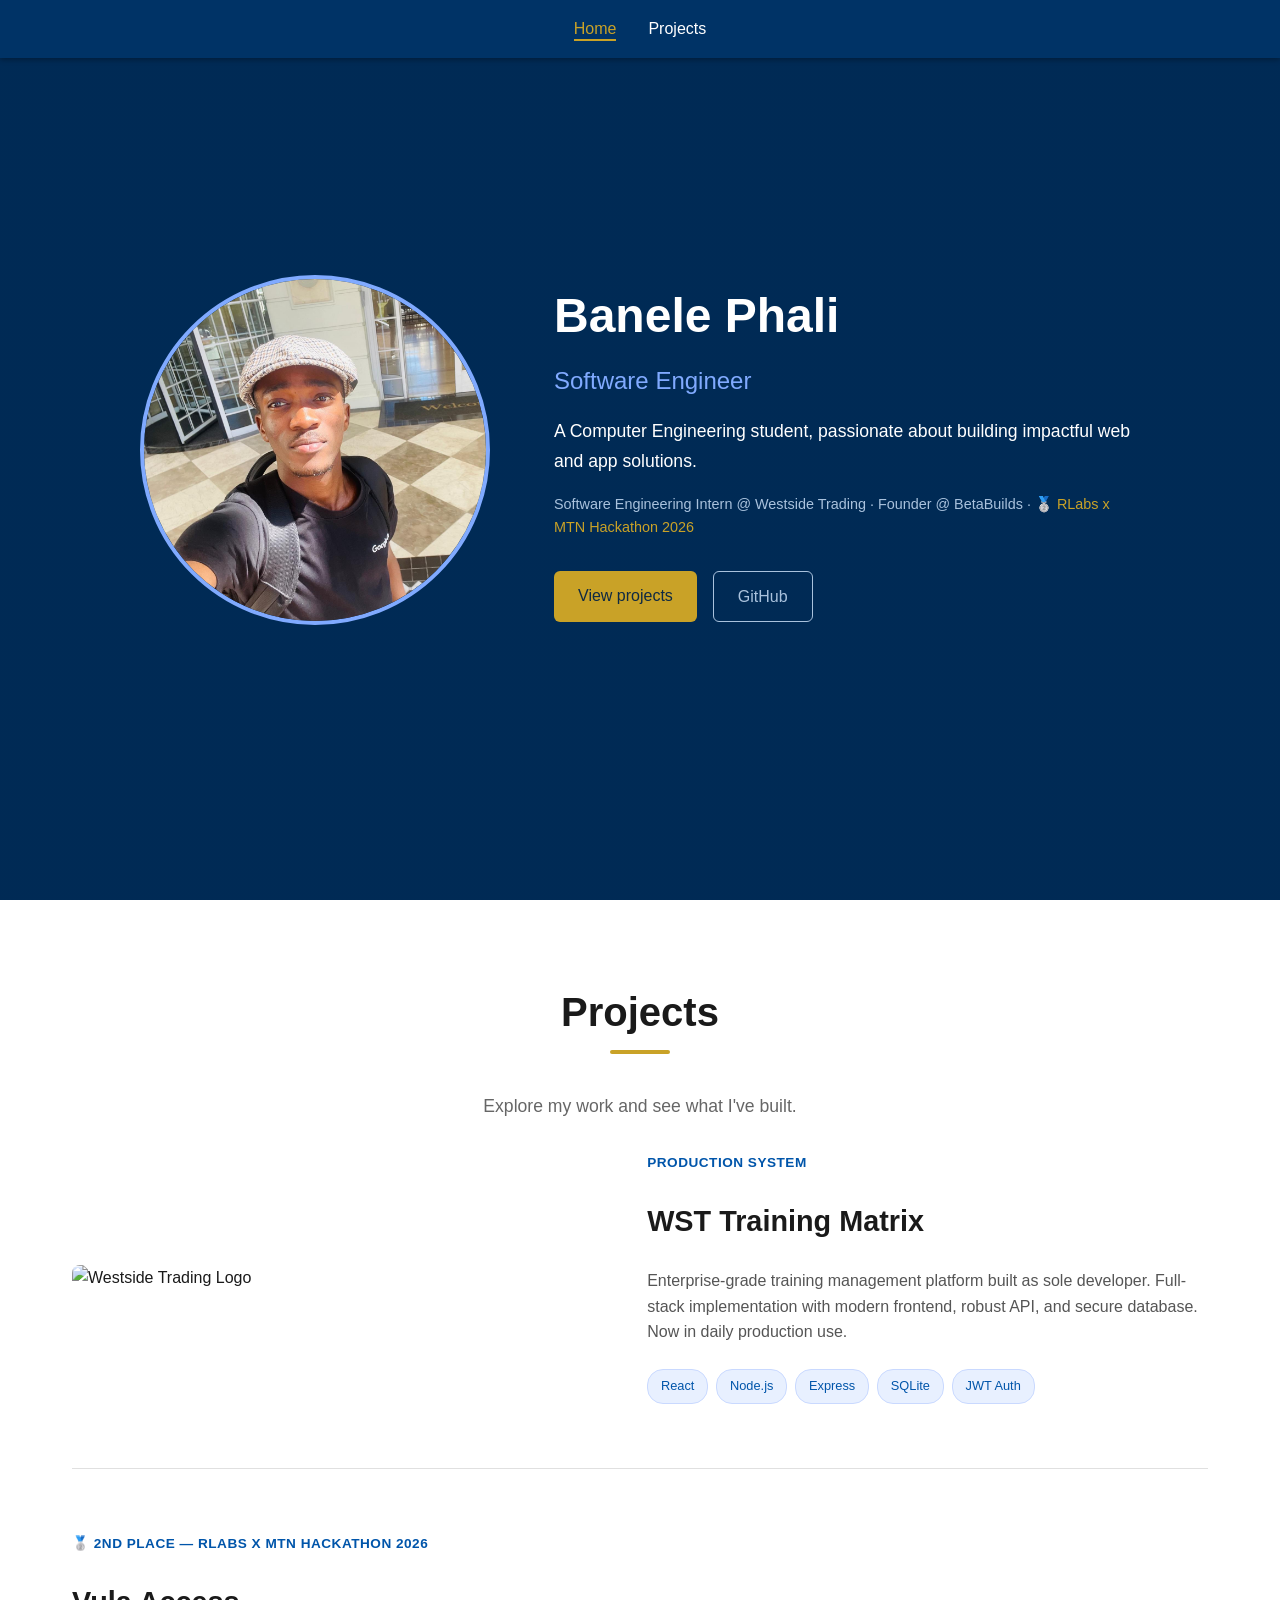
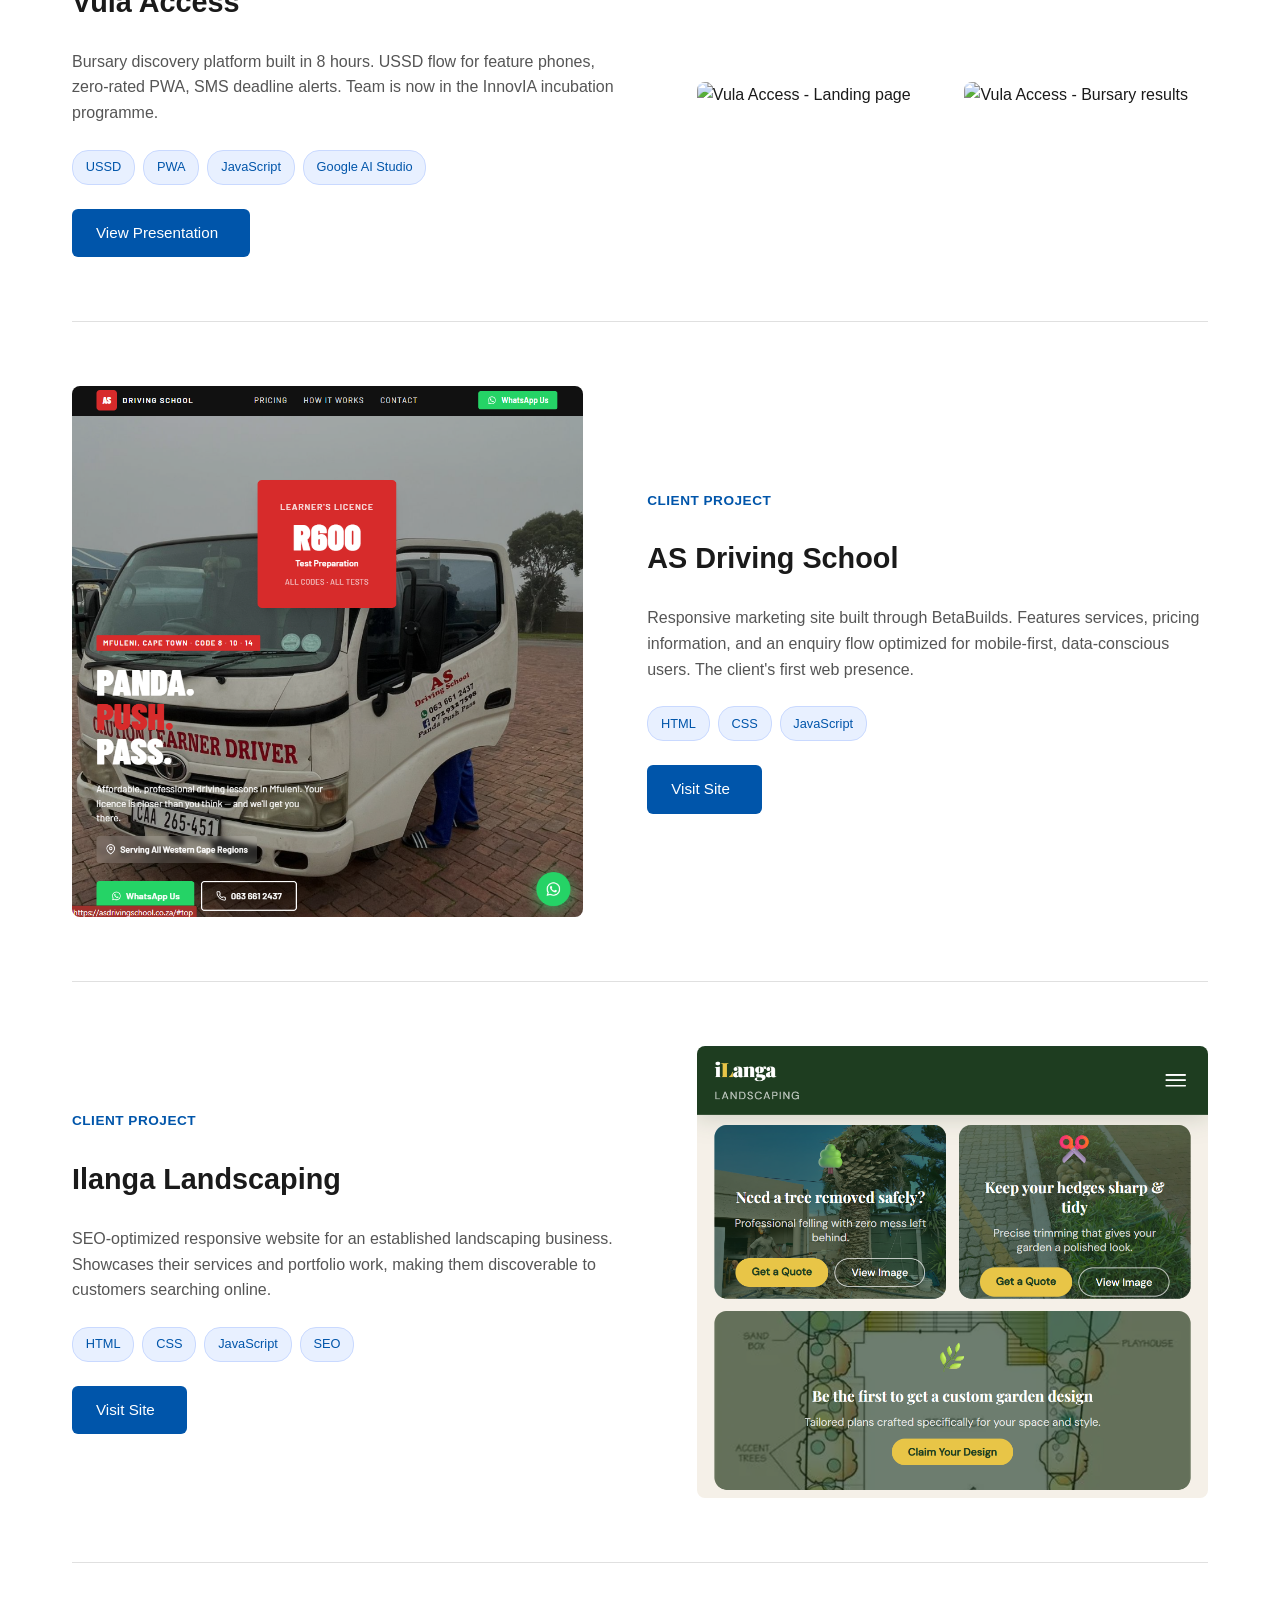
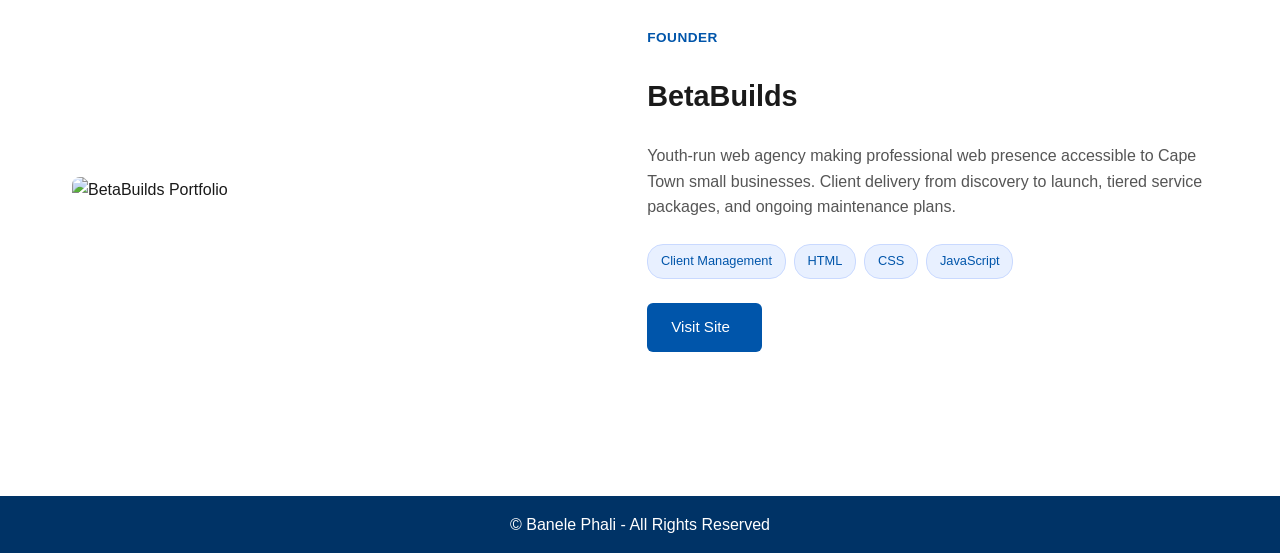
==== banelephali.html @ 9fab5568 "Add interactive Vula Access presentation carousel NEW FILES: - vula-access.html: Standalone carousel" ====
﻿<!DOCTYPE html>
<html lang="en">
<head>
    <meta charset="UTF-8">
    <meta name="viewport" content="width=device-width, initial-scale=1.0">
    <meta name="description" content="Banele Phali: Software Engineer & 3rd-Year Computer Engineering student at CPUT — production web systems, Cape Town">
    <meta name="keywords" content="computer engineering, portfolio, web development, app development, machine learning, Cape Town, Java, AI, CPUT, Banele Phali">
    <title>Banele Phali - Portfolio</title>
    <link rel="stylesheet" href="styles.css">
    <link rel="stylesheet" href="https://cdn.jsdelivr.net/npm/bootstrap-icons@1.10.0/font/bootstrap-icons.css">
</head>
<body>
    <!-- Navigation -->
    <nav class="navbar">
        <ul class="nav-list">
            <li><a href="#home" class="nav-link">Home</a></li>
            <li><a href="#projects" class="nav-link">Projects</a></li>
        </ul>
    </nav>

    <!-- Hero Section with Profile Carousel and Typing Animation -->
    <section id="home" class="hero">
        <div class="hero-content">
            <div class="profile-carousel">
                <img src="images/profile1.jpg" alt="Banele Phali Profile Image 1" class="profile-img active">
                <img src="images/profile2.jpg" alt="Banele Phali Profile Image 2" class="profile-img">
                <img src="images/profile3.jpg" alt="Banele Phali Profile Image 3" class="profile-img">
            </div>
            <div class="hero-text-content">
                <h1>Banele Phali</h1>
                <p class="subtitle">Software Engineer</p>
                <p class="hero-text">A Computer Engineering student, passionate about building impactful web and app solutions.</p>
                <p class="hero-proof">Software Engineering Intern @ Westside Trading · Founder @ BetaBuilds · <span class="proof-accent">🥈 RLabs x MTN Hackathon 2026</span></p>
                <div class="hero-cta">
                    <a href="#projects" class="btn btn-primary">View projects</a>
                    <a href="https://github.com/kinemator01" target="_blank" rel="noopener noreferrer" class="btn btn-secondary">GitHub</a>
                </div>
            </div>
        </div>
    </section>

    <!-- Projects Section -->
    <section id="projects" class="section projects">
        <div class="container">
            <h2 class="reveal">Projects</h2>
            <p class="section-subtitle reveal">Explore my work and see what I've built.</p>
            <div class="portfolio-items">
                <!-- Project 1: WST Training Matrix -->
                <div class="portfolio-item reveal">
                    <div class="portfolio-image">
                        <img src="images/Westside_Logo_Square_1024.png" alt="Westside Trading Logo" />
                    </div>
                    <div class="portfolio-content">
                        <span class="portfolio-tag">Production System</span>
                        <h3>WST Training Matrix</h3>
                        <p>Enterprise-grade training management platform built as sole developer. Full-stack implementation with modern frontend, robust API, and secure database. Now in daily production use.</p>
                        <div class="portfolio-tech">
                            <span class="tech-chip">React</span>
                            <span class="tech-chip">Node.js</span>
                            <span class="tech-chip">Express</span>
                            <span class="tech-chip">SQLite</span>
                            <span class="tech-chip">JWT Auth</span>
                        </div>
                    </div>
                </div>

                <!-- Project 2: Vula Access -->
                <div class="portfolio-item reveal">
                    <div class="portfolio-image">
                        <img src="images/projects/vula1.jpg" alt="Vula Access - Landing page" />
                        <img src="images/projects/vula2.jpg" alt="Vula Access - Bursary results" />
                    </div>
                    <div class="portfolio-content">
                        <span class="portfolio-tag">🥈 2nd Place — RLabs x MTN Hackathon 2026</span>
                        <h3>Vula Access</h3>
                        <p>Bursary discovery platform built in 8 hours. USSD flow for feature phones, zero-rated PWA, SMS deadline alerts. Team is now in the InnovIA incubation programme.</p>
                        <div class="portfolio-tech">
                            <span class="tech-chip">USSD</span>
                            <span class="tech-chip">PWA</span>
                            <span class="tech-chip">JavaScript</span>
                            <span class="tech-chip">Google AI Studio</span>
                        </div>
                        <a href="vula-access.html" class="portfolio-btn">
                            View Presentation <i class="fas fa-arrow-right"></i>
                        </a>
                    </div>
                </div>

                <!-- Project 3: AS Driving School -->
                <div class="portfolio-item reveal">
                    <div class="portfolio-image">
                        <img src="images/as_drivingschool.png" alt="AS Driving School" />
                    </div>
                    <div class="portfolio-content">
                        <span class="portfolio-tag">Client Project</span>
                        <h3>AS Driving School</h3>
                        <p>Responsive marketing site built through BetaBuilds. Features services, pricing information, and an enquiry flow optimized for mobile-first, data-conscious users. The client's first web presence.</p>
                        <div class="portfolio-tech">
                            <span class="tech-chip">HTML</span>
                            <span class="tech-chip">CSS</span>
                            <span class="tech-chip">JavaScript</span>
                        </div>
                        <a href="https://asdrivingschool.co.za" target="_blank" rel="noopener noreferrer" class="portfolio-btn">
                            Visit Site <i class="fas fa-arrow-right"></i>
                        </a>
                    </div>
                </div>

                <!-- Project 4: Ilanga Landscaping -->
                <div class="portfolio-item reveal">
                    <div class="portfolio-image">
                        <img src="images/ilanga_landscaping.png" alt="Ilanga Landscaping" />
                    </div>
                    <div class="portfolio-content">
                        <span class="portfolio-tag">Client Project</span>
                        <h3>Ilanga Landscaping</h3>
                        <p>SEO-optimized responsive website for an established landscaping business. Showcases their services and portfolio work, making them discoverable to customers searching online.</p>
                        <div class="portfolio-tech">
                            <span class="tech-chip">HTML</span>
                            <span class="tech-chip">CSS</span>
                            <span class="tech-chip">JavaScript</span>
                            <span class="tech-chip">SEO</span>
                        </div>
                        <a href="https://ilangalandscaping.org" target="_blank" rel="noopener noreferrer" class="portfolio-btn">
                            Visit Site <i class="fas fa-arrow-right"></i>
                        </a>
                    </div>
                </div>

                <!-- Project 5: BetaBuilds -->
                <div class="portfolio-item reveal">
                    <div class="portfolio-image">
                        <img src="images/betabuilds_prtflio.png" alt="BetaBuilds Portfolio" />
                    </div>
                    <div class="portfolio-content">
                        <span class="portfolio-tag">Founder</span>
                        <h3>BetaBuilds</h3>
                        <p>Youth-run web agency making professional web presence accessible to Cape Town small businesses. Client delivery from discovery to launch, tiered service packages, and ongoing maintenance plans.</p>
                        <div class="portfolio-tech">
                            <span class="tech-chip">Client Management</span>
                            <span class="tech-chip">HTML</span>
                            <span class="tech-chip">CSS</span>
                            <span class="tech-chip">JavaScript</span>
                        </div>
                        <a href="https://betabuildsdevelopment.org" class="portfolio-btn" target="_blank" rel="noopener noreferrer">
                            Visit Site <i class="fas fa-arrow-right"></i>
                        </a>
                    </div>
                </div>
            </div>
        </div>
    </section>

    <!-- Footer -->
    <footer class="footer">
        <p>&copy; Banele Phali - All Rights Reserved</p>
    </footer>

    <script src="script.js"></script>
</body>
</html>
---- styles.css ----
/* Reset and Base Styles */
* {
    margin: 0;
    padding: 0;
    box-sizing: border-box;
}

html {
    scroll-behavior: smooth;
}

body {
    font-family: -apple-system, BlinkMacSystemFont, 'Segoe UI', Roboto, Arial, sans-serif;
    line-height: 1.6;
    color: #ffffff;
    background-color: #0055aa; /* Primary blue theme */
}

/* Navigation */
.navbar {
    position: fixed;
    top: 0;
    width: 100%;
    background-color: #003366; /* Darker blue */
    box-shadow: 0 2px 5px rgba(0,0,0,0.3);
    z-index: 1000;
    padding: 1rem 0;
}

.nav-list {
    list-style: none;
    display: flex;
    justify-content: center;
    gap: 2rem;
}

.nav-link {
    text-decoration: none;
    color: #ffffff;
    font-weight: 500;
    transition: color 0.3s ease;
    position: relative;
}

.nav-link::after {
    content: '';
    position: absolute;
    bottom: -4px;
    left: 0;
    width: 100%;
    height: 2px;
    background-color: #C9A227;
    transform: scaleX(0);
    transform-origin: left;
    transition: transform 0.3s ease;
}

.nav-link:hover {
    color: #80aaff;
}

.nav-link:hover::after {
    transform: scaleX(1);
}

.nav-link.active {
    color: #C9A227;
}

.nav-link.active::after {
    transform: scaleX(1);
}

/* Hero Entrance Animation */
@keyframes fadeUp {
  from {
    opacity: 0;
    transform: translateY(24px);
  }
  to {
    opacity: 1;
    transform: translateY(0);
  }
}

/* Hero Section with Profile Carousel and Typing Animation */
.hero {
    height: 100vh;
    display: flex;
    align-items: center;
    justify-content: center;
    background: linear-gradient(to bottom, rgba(0, 0, 0, 0.5), rgba(0, 0, 0, 0.5)), url('https://source.unsplash.com/random/1920x1080?programming');
    background-size: cover;
    background-position: center;
    text-align: center;
    padding: 2rem;
}

.hero-content {
    display: flex;
    align-items: center;
    justify-content: space-between;
    gap: 4rem;
    max-width: 1000px;
}

.profile-carousel {
    position: relative;
    width: 350px;
    height: 350px;
    flex-shrink: 0;
}

.hero-text-content {
    flex: 1;
    text-align: left;
}

.profile-img {
    position: absolute;
    top: 0;
    left: 0;
    width: 100%;
    height: 100%;
    border-radius: 50%;
    object-fit: cover;
    border: 4px solid #80aaff; /* Light blue border */
    opacity: 0;
    transition: opacity 0.5s ease;
}

.profile-img.active {
    opacity: 1;
}

.hero h1 {
    font-size: 3rem;
    margin-bottom: 0.5rem;
    color: #ffffff;
    margin-top: 0;
    opacity: 0;
    animation: fadeUp 0.6s ease-out forwards;
    animation-delay: 0ms;
}

.subtitle {
    font-size: 1.5rem;
    color: #80aaff;
    margin-bottom: 1rem;
    display: inline-flex;
    align-items: center;
    opacity: 0;
    animation: fadeUp 0.6s ease-out forwards;
    animation-delay: 120ms;
}


.hero-text {
    font-size: 1.1rem;
    margin-bottom: 1rem;
    color: #ffffff;
    line-height: 1.7;
    opacity: 0;
    animation: fadeUp 0.6s ease-out forwards;
    animation-delay: 240ms;
}

.hero-text-secondary {
    font-size: 1rem;
    color: #b3d9ff;
    margin-bottom: 1.5rem;
}

.hero-proof {
    font-size: 0.9rem;
    color: #a9c2dd;
    margin-bottom: 2rem;
    line-height: 1.6;
    opacity: 0;
    animation: fadeUp 0.6s ease-out forwards;
    animation-delay: 360ms;
}

.proof-accent {
    color: #C9A227;
    font-weight: 500;
}

.hero-cta {
    display: flex;
    gap: 1rem;
    flex-wrap: wrap;
    opacity: 0;
    animation: fadeUp 0.6s ease-out forwards;
    animation-delay: 480ms;
}

.btn {
    display: inline-block;
    padding: 0.75rem 1.5rem;
    text-decoration: none;
    border-radius: 6px;
    font-weight: 500;
    transition: background-color 0.2s ease, color 0.2s ease, transform 0.2s ease, border-color 0.2s ease;
    border: none;
    cursor: pointer;
}

.btn-primary {
    background-color: #C9A227;
    color: #0F2A43;
}

.btn-primary:hover {
    background-color: #dbb84a;
    transform: translateY(-2px);
}

.btn-secondary {
    background-color: transparent;
    color: #a9c2dd;
    border: 1px solid #a9c2dd;
}

.btn-secondary:hover {
    color: #ffffff;
    border-color: #ffffff;
    transform: translateY(-2px);
}

/* Scroll Reveal Utility */
.reveal {
  opacity: 0;
  transform: translateY(24px);
  transition: opacity 0.6s ease-out, transform 0.6s ease-out;
}

.reveal.visible {
  opacity: 1;
  transform: translateY(0);
}

/* Sections */
.section {
    padding: 5rem 0;
}

.container {
    max-width: 1200px;
    margin: 0 auto;
    padding: 0 2rem;
}

h2 {
    font-size: 2.5rem;
    text-align: center;
    margin-bottom: 3rem;
    color: #ffffff;
    position: relative;
    display: inline-block;
    width: 100%;
}

h2::after {
    content: '';
    position: absolute;
    bottom: -10px;
    left: 50%;
    transform: translateX(-50%);
    width: 60px;
    height: 4px;
    background-color: #C9A227;
    border-radius: 2px;
    opacity: 0;
    transition: opacity 0.6s ease-out 0.3s;
}

h2.reveal.visible::after {
    opacity: 1;
}

h3 {
    font-size: 1.75rem;
    margin-bottom: 1rem;
    color: #80aaff;
}

/* Projects Section */
.projects {
    background-color: #ffffff;
    color: #1a1a1a;
}

.projects h2 {
    color: #1a1a1a;
}

.projects h2::after {
    opacity: 1;
}

.portfolio-items {
    display: flex;
    flex-direction: column;
    gap: 0;
    padding: 0;
}

.portfolio-item {
    display: flex;
    align-items: center;
    gap: 4rem;
    background-color: transparent;
    color: #1a1a1a;
    border: none;
    border-radius: 0;
    box-shadow: none;
    transition: none;
    min-height: auto;
    overflow: visible;
    padding: 4rem 0;
    border-top: 1px solid #e0e0e0;
}

.portfolio-item:first-child {
    border-top: none;
    padding-top: 0;
}

.portfolio-item:nth-child(even) {
    flex-direction: row-reverse;
}

.portfolio-item:hover {
    transform: none;
    box-shadow: none;
    background-color: transparent;
}

.portfolio-image {
    flex: 0 0 45%;
    overflow: visible;
    background: transparent;
    padding: 0;
    display: grid;
    grid-template-columns: repeat(auto-fit, minmax(140px, 1fr));
    gap: 1.5rem;
    align-content: flex-start;
}

.portfolio-image img {
    width: 100%;
    height: 100%;
    object-fit: cover;
    border-radius: 8px;
    transition: transform 0.3s ease;
}

.portfolio-item:hover .portfolio-image img {
    transform: none;
}

.portfolio-content {
    flex: 1;
    display: flex;
    flex-direction: column;
    justify-content: flex-start;
    padding: 0;
    gap: 1.5rem;
}

.portfolio-tag {
    font-size: 0.85rem;
    color: #0055aa;
    font-weight: 600;
    text-transform: uppercase;
    letter-spacing: 0.5px;
}

.portfolio-content h3 {
    font-size: 1.8rem;
    margin: 0;
    color: #1a1a1a;
}

.portfolio-content p {
    font-size: 1rem;
    line-height: 1.6;
    color: #555555;
    margin: 0;
}

.portfolio-tech {
    display: flex;
    flex-wrap: wrap;
    gap: 0.5rem;
}

.portfolio-btn {
    display: inline-flex;
    align-items: center;
    gap: 0.5rem;
    background-color: #0055aa;
    color: #ffffff;
    padding: 0.75rem 1.5rem;
    border-radius: 6px;
    text-decoration: none;
    font-weight: 500;
    transition: background-color 0.2s ease, transform 0.2s ease;
    width: fit-content;
    border: none;
    cursor: pointer;
    font-size: 0.95rem;
}

.portfolio-btn:hover {
    background-color: #003d7f;
    transform: translateX(4px);
}

.section-subtitle {
    text-align: center;
    font-size: 1.1rem;
    color: #666666;
    margin-bottom: 2rem;
    max-width: 600px;
    margin-left: auto;
    margin-right: auto;
}

.projects .section-subtitle {
    color: #666666;
}


.card-tech {
    display: flex;
    flex-wrap: wrap;
    gap: 0.5rem;
}

.tech-chip {
    background-color: #e8f0ff;
    color: #0055aa;
    padding: 0.4rem 0.8rem;
    border-radius: 16px;
    font-size: 0.8rem;
    border: 1px solid #c9d9ff;
    white-space: nowrap;
}

.card-buttons {
    display: flex;
    gap: 0.75rem;
    flex-wrap: wrap;
    margin-top: auto;
}

.btn-card-primary {
    background-color: #C9A227;
    color: #0F2A43;
    padding: 0.65rem 1.2rem;
    border: none;
    border-radius: 6px;
    font-weight: 600;
    font-size: 0.9rem;
    cursor: pointer;
    text-decoration: none;
    transition: background-color 0.2s ease, transform 0.2s ease;
    display: inline-block;
}

.btn-card-primary:hover {
    background-color: #dbb84a;
    transform: translateY(-2px);
}

.btn-card-secondary {
    background-color: transparent;
    color: #0055aa;
    padding: 0.65rem 1.2rem;
    border: 1px solid #0055aa;
    border-radius: 6px;
    font-weight: 600;
    font-size: 0.9rem;
    cursor: pointer;
    text-decoration: none;
    transition: color 0.2s ease, border-color 0.2s ease, transform 0.2s ease, background-color 0.2s ease;
    display: inline-block;
}

.btn-card-secondary:hover {
    color: #ffffff;
    background-color: #0055aa;
    border-color: #0055aa;
    transform: translateY(-2px);
}

/* Modal Styling */
.modal {
    display: none;
    position: fixed;
    top: 0;
    left: 0;
    width: 100%;
    height: 100%;
    z-index: 3000;
}

.modal.active {
    display: flex;
}

.modal-overlay {
    position: absolute;
    top: 0;
    left: 0;
    width: 100%;
    height: 100%;
    background-color: rgba(0, 0, 0, 0.7);
    cursor: pointer;
}

.modal-content {
    position: relative;
    background-color: #0055aa;
    color: #ffffff;
    max-width: 700px;
    max-height: 90vh;
    overflow-y: auto;
    padding: 2rem;
    margin: auto;
    border-radius: 12px;
    box-shadow: 0 20px 60px rgba(0, 0, 0, 0.8);
    z-index: 3001;
}

.modal-content h2 {
    font-size: 2rem;
    margin-bottom: 1.5rem;
    color: #ffffff;
    text-align: left;
    position: relative;
}

.modal-content h2::after {
    display: none;
}

.modal-section {
    margin-bottom: 1.5rem;
}

.modal-section h3 {
    font-size: 1.3rem;
    color: #C9A227;
    margin-bottom: 0.75rem;
}

.modal-section p {
    font-size: 1rem;
    line-height: 1.7;
    color: #ffffff;
    margin-bottom: 0.75rem;
}

.modal-section ul {
    list-style-position: inside;
    color: #ffffff;
    line-height: 1.8;
}

.modal-section ul li {
    margin-bottom: 0.5rem;
}

.modal-images {
    display: flex;
    flex-direction: column;
    gap: 1rem;
}

.modal-images img {
    width: 100%;
    border-radius: 8px;
    max-height: 300px;
    object-fit: cover;
}

.modal-close {
    position: absolute;
    top: 1rem;
    right: 1rem;
    background-color: transparent;
    border: none;
    color: #80aaff;
    font-size: 1.8rem;
    cursor: pointer;
    padding: 0.5rem;
    display: flex;
    align-items: center;
    justify-content: center;
    transition: color 0.2s ease;
}

.modal-close:hover {
    color: #C9A227;
}

.modal-close:focus {
    outline: 2px solid #C9A227;
    outline-offset: 2px;
}

/* Footer */
.footer {
    background-color: #003366;
    color: #ffffff;
    text-align: center;
    padding: 1rem;
}

/* Responsive Design */
@media (max-width: 768px) {
    .nav-list {
        flex-direction: column;
        gap: 1rem;
        position: absolute;
        top: 100%;
        left: 0;
        width: 100%;
        background-color: #003366;
        box-shadow: 0 2px 5px rgba(0,0,0,0.3);
        display: none;
    }

    .nav-list.active {
        display: flex;
    }

    .hero-content {
        flex-direction: column;
        gap: 2rem;
    }

    .hero-text-content {
        text-align: center;
    }

    .hero h1 {
        font-size: 2.5rem;
    }

    .subtitle {
        font-size: 1.3rem;
        justify-content: center;
    }

    .typing-text {
        min-width: 150px;
        font-size: 1.4rem;
    }

    .profile-carousel {
        width: 200px;
        height: 200px;
        margin: 0 auto;
    }

    .hero-cta {
        flex-direction: column;
    }

    .btn {
        width: 100%;
        text-align: center;
    }

    .container {
        padding: 0 1.5rem;
    }

    .portfolio-item {
        flex-direction: column;
        gap: 2rem;
        padding: 3rem 0;
        border-radius: 0;
    }

    .portfolio-item:nth-child(even) {
        flex-direction: column;
    }

    .portfolio-item:first-child {
        padding-top: 0;
    }

    .portfolio-image {
        flex: 0 0 auto;
        grid-template-columns: repeat(auto-fit, minmax(120px, 1fr));
    }

    .portfolio-content {
        padding: 0;
    }

    .portfolio-content h3 {
        font-size: 1.5rem;
    }

    .portfolio-tech {
        flex-wrap: wrap;
    }

    .tech-chip {
        font-size: 0.8rem;
        padding: 0.4rem 0.8rem;
    }

    .portfolio-btn {
        width: 100%;
        justify-content: center;
    }

    .modal-content {
        max-width: 90vw;
        padding: 1.5rem;
    }

    .modal-content h2 {
        font-size: 1.5rem;
    }

    .modal-section h3 {
        font-size: 1.1rem;
    }
}

@media (max-width: 480px) {
    .navbar {
        padding: 0.75rem 0;
    }

    .nav-list {
        gap: 1rem;
    }

    .nav-link {
        font-size: 0.95rem;
    }

    .container {
        padding: 0 1rem;
    }

    .projects {
        padding: 3rem 0;
    }

    .section {
        padding: 3rem 0;
    }

    .portfolio-items {
        gap: 1rem;
    }

    .portfolio-item {
        gap: 1rem;
        margin-bottom: 1rem;
    }

    .portfolio-image {
        min-height: 180px;
    }

    .portfolio-content h3 {
        font-size: 1.25rem;
    }

    .portfolio-content p {
        font-size: 0.95rem;
    }

    .portfolio-tag {
        font-size: 0.75rem;
    }

    .tech-chip {
        font-size: 0.75rem;
        padding: 0.35rem 0.6rem;
    }

    .portfolio-btn {
        font-size: 0.9rem;
        padding: 0.6rem 1rem;
    }

    .btn {
        font-size: 0.95rem;
        padding: 0.65rem 1.2rem;
    }

    .hero h1 {
        font-size: 2rem;
    }

    .subtitle {
        font-size: 1.1rem;
    }

    .hero-text {
        font-size: 0.95rem;
    }

    .hero-proof {
        font-size: 0.85rem;
    }

    h2 {
        font-size: 2rem;
    }

    .modal-content {
        max-width: 95vw;
        max-height: 95vh;
        padding: 1rem;
    }

    .modal-close {
        top: 0.75rem;
        right: 0.75rem;
        font-size: 1.5rem;
    }
}

/* Accessibility: Disable animations for users who prefer reduced motion */
@media (prefers-reduced-motion: reduce) {
    * {
        animation-duration: 0.01ms !important;
        animation-iteration-count: 1 !important;
        transition-duration: 0.01ms !important;
        scroll-behavior: auto !important;
    }
}
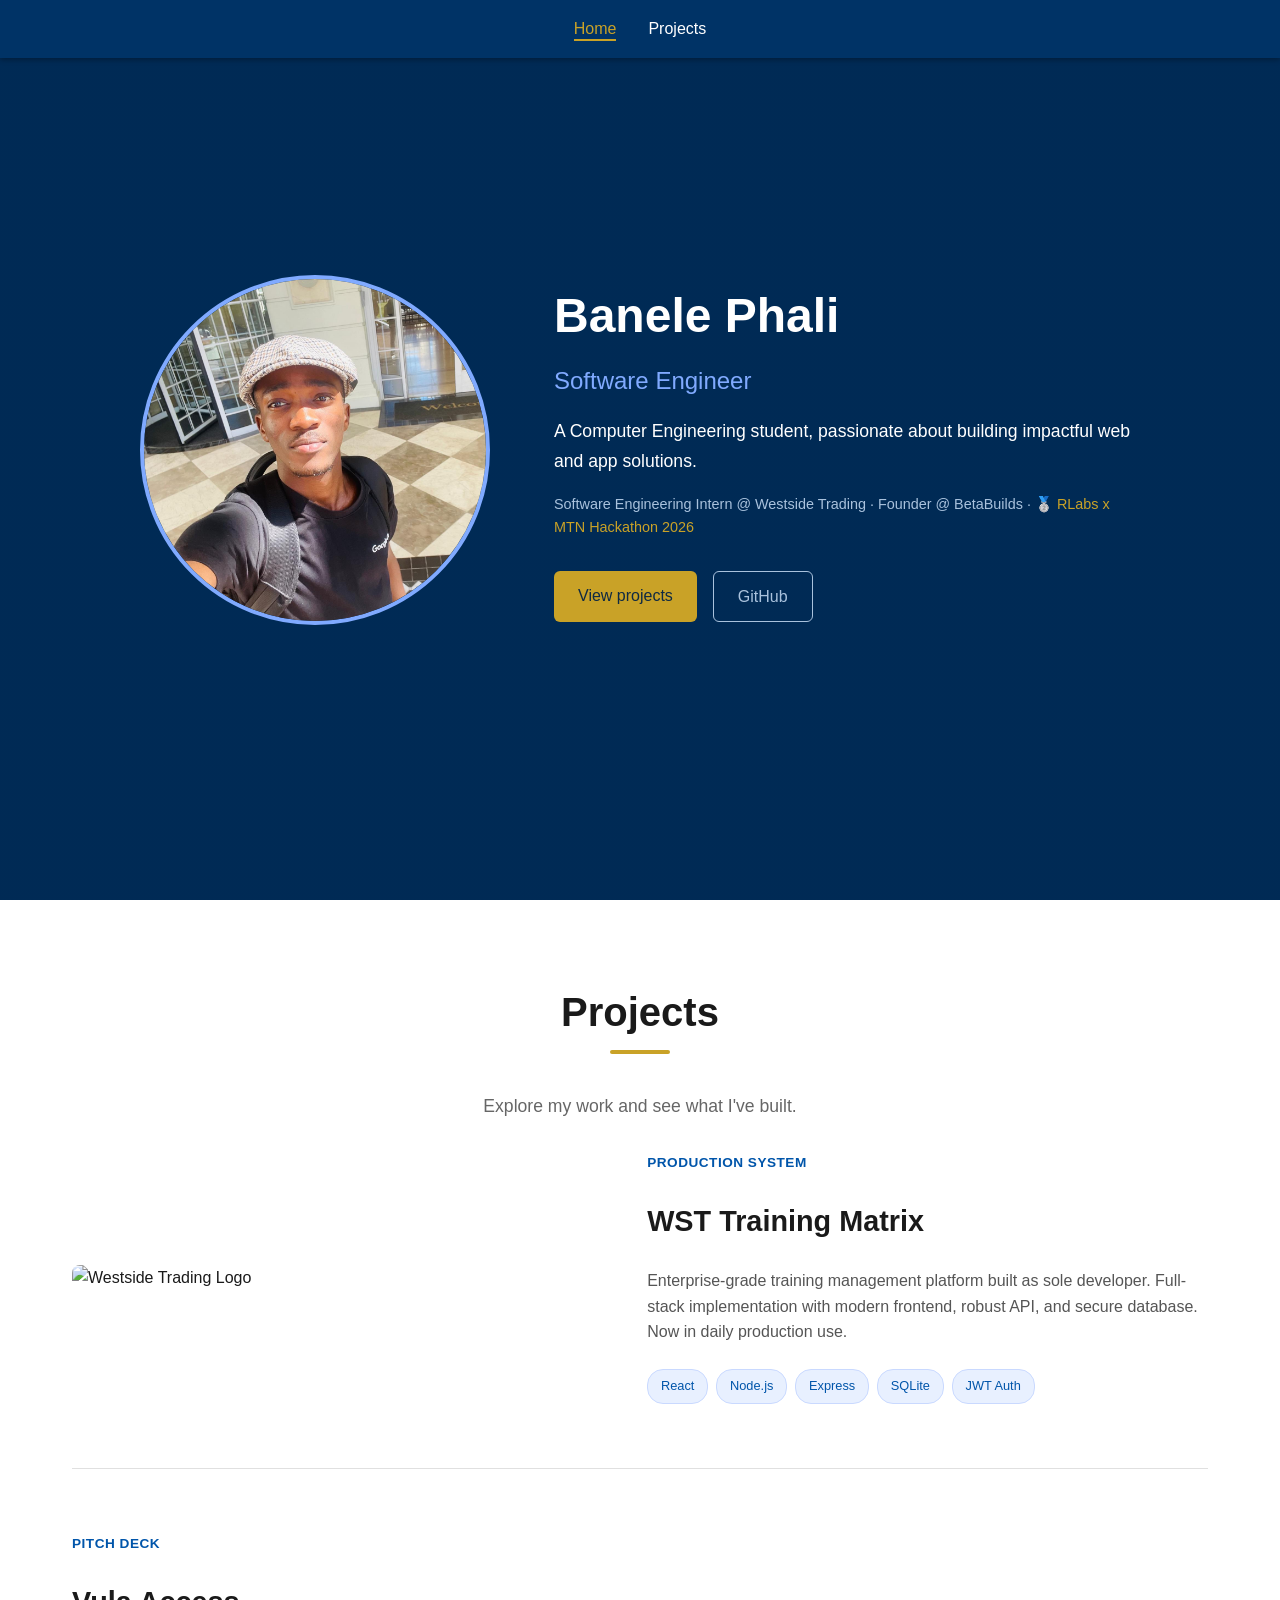
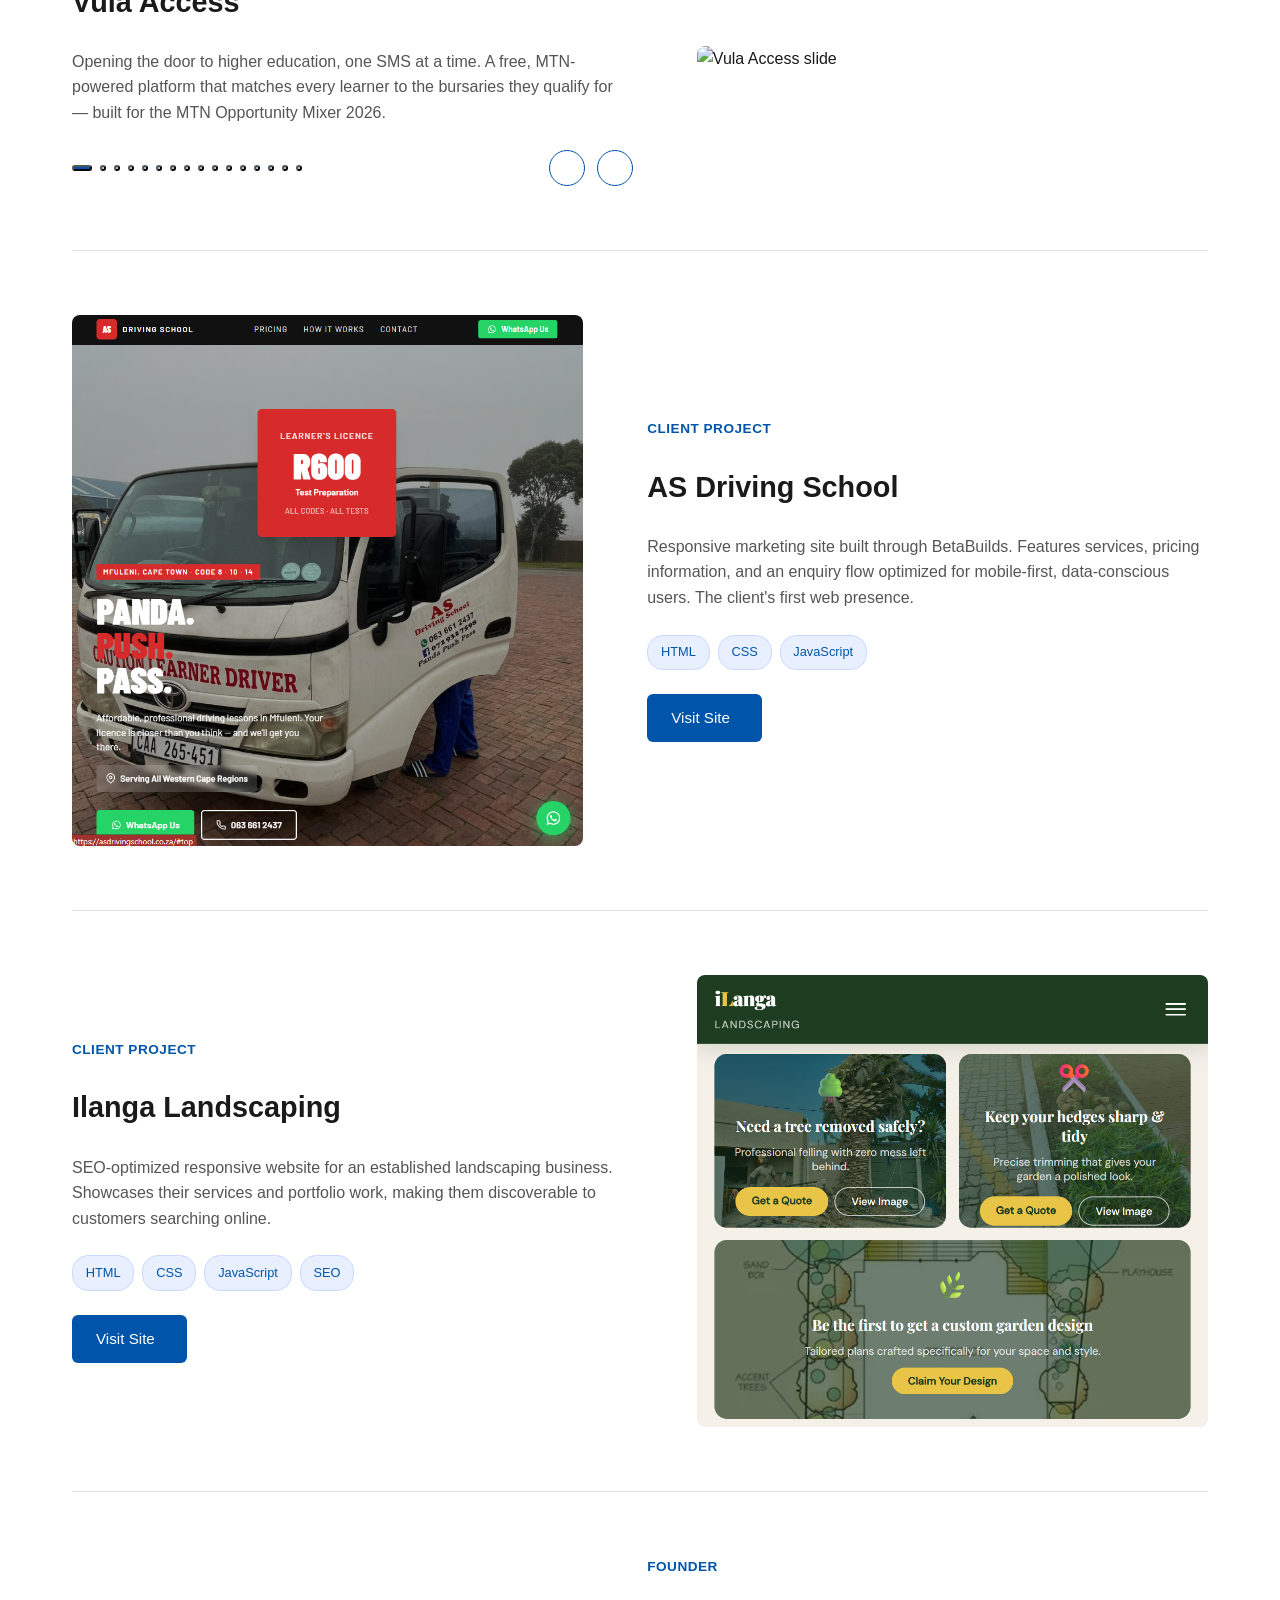
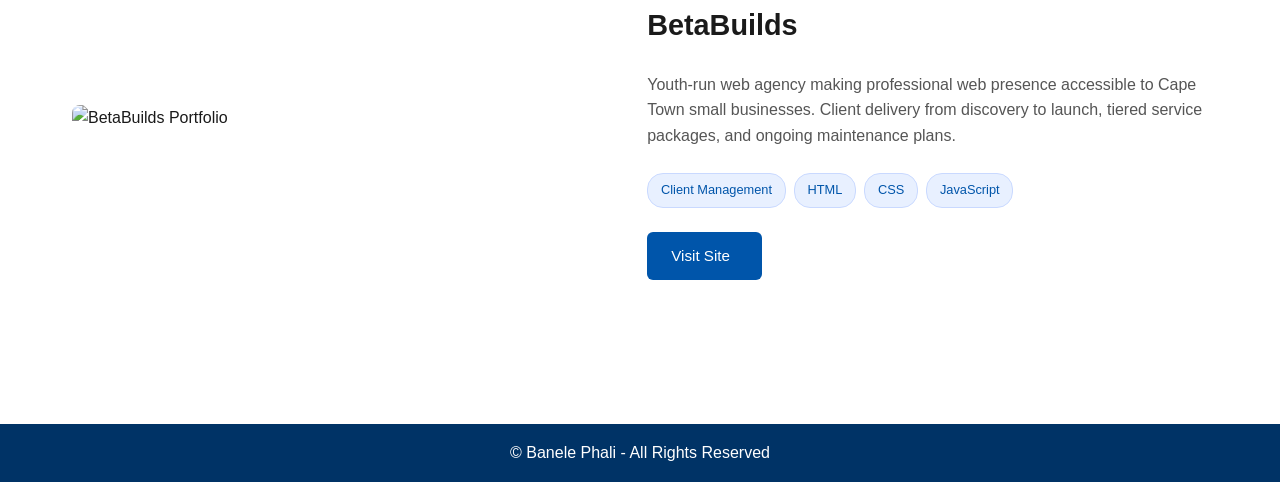
==== commit 23eb393f: "Embed Vula Access carousel as portfolio card instead of separate page - Replace standalone vula-acce" ====
--- a/banelephali.html
+++ b/banelephali.html
@@ -64,25 +64,28 @@
                     </div>
                 </div>
 
-                <!-- Project 2: Vula Access -->
-                <div class="portfolio-item reveal">
-                    <div class="portfolio-image">
-                        <img src="images/projects/vula1.jpg" alt="Vula Access - Landing page" />
-                        <img src="images/projects/vula2.jpg" alt="Vula Access - Bursary results" />
+                <!-- Project 2: Vula Access (Interactive Carousel) -->
+                <div class="portfolio-item vula-carousel reveal">
+                    <div class="portfolio-image carousel-wrapper">
+                        <img class="carousel-image active" src="images/Vula%20Access/slide-01.jpg" alt="Vula Access slide">
                     </div>
-                    <div class="portfolio-content">
-                        <span class="portfolio-tag">🥈 2nd Place — RLabs x MTN Hackathon 2026</span>
-                        <h3>Vula Access</h3>
-                        <p>Bursary discovery platform built in 8 hours. USSD flow for feature phones, zero-rated PWA, SMS deadline alerts. Team is now in the InnovIA incubation programme.</p>
-                        <div class="portfolio-tech">
-                            <span class="tech-chip">USSD</span>
-                            <span class="tech-chip">PWA</span>
-                            <span class="tech-chip">JavaScript</span>
-                            <span class="tech-chip">Google AI Studio</span>
+                    <div class="portfolio-content carousel-content">
+                        <div class="carousel-slide-content">
+                            <span class="portfolio-tag"></span>
+                            <h3></h3>
+                            <p></p>
                         </div>
-                        <a href="vula-access.html" class="portfolio-btn">
-                            View Presentation <i class="fas fa-arrow-right"></i>
-                        </a>
+                        <div class="carousel-controls-inline">
+                            <div class="carousel-dots"></div>
+                            <div class="carousel-nav">
+                                <button class="carousel-prev" aria-label="Previous slide">
+                                    <i class="fas fa-chevron-left"></i>
+                                </button>
+                                <button class="carousel-next" aria-label="Next slide">
+                                    <i class="fas fa-chevron-right"></i>
+                                </button>
+                            </div>
+                        </div>
                     </div>
                 </div>
 
@@ -157,6 +160,7 @@
     </footer>
 
     <script src="script.js"></script>
+    <script src="carousel.js"></script>
 </body>
 </html>
 
--- a/styles.css
+++ b/styles.css
@@ -834,6 +834,92 @@
     }
 }
 
+/* Vula Carousel */
+.vula-carousel .carousel-wrapper {
+    position: relative;
+}
+
+.carousel-image {
+    width: 100%;
+    height: 100%;
+    object-fit: cover;
+    opacity: 0;
+    transition: opacity 0.5s ease-out;
+}
+
+.carousel-image.active {
+    opacity: 1;
+}
+
+.carousel-slide-content {
+    display: flex;
+    flex-direction: column;
+    gap: 1.5rem;
+}
+
+.carousel-controls-inline {
+    display: flex;
+    justify-content: space-between;
+    align-items: center;
+    margin-top: auto;
+}
+
+.carousel-dots {
+    display: flex;
+    gap: 0.5rem;
+}
+
+.carousel-dot {
+    width: 6px;
+    height: 6px;
+    border-radius: 50%;
+    background-color: rgba(0, 85, 170, 0.3);
+    cursor: pointer;
+    transition: all 0.3s ease;
+}
+
+.carousel-dot.active {
+    background-color: #0055aa;
+    width: 20px;
+    border-radius: 3px;
+}
+
+.carousel-dot:hover {
+    background-color: rgba(0, 85, 170, 0.6);
+}
+
+.carousel-nav {
+    display: flex;
+    gap: 0.75rem;
+}
+
+.carousel-prev,
+.carousel-next {
+    width: 36px;
+    height: 36px;
+    border-radius: 50%;
+    border: 1px solid #0055aa;
+    background-color: transparent;
+    color: #0055aa;
+    cursor: pointer;
+    display: flex;
+    align-items: center;
+    justify-content: center;
+    font-size: 0.9rem;
+    transition: all 0.2s ease;
+}
+
+.carousel-prev:hover,
+.carousel-next:hover {
+    background-color: rgba(0, 85, 170, 0.1);
+    color: #003d7f;
+}
+
+.carousel-prev:active,
+.carousel-next:active {
+    transform: scale(0.9);
+}
+
 /* Accessibility: Disable animations for users who prefer reduced motion */
 @media (prefers-reduced-motion: reduce) {
     * {
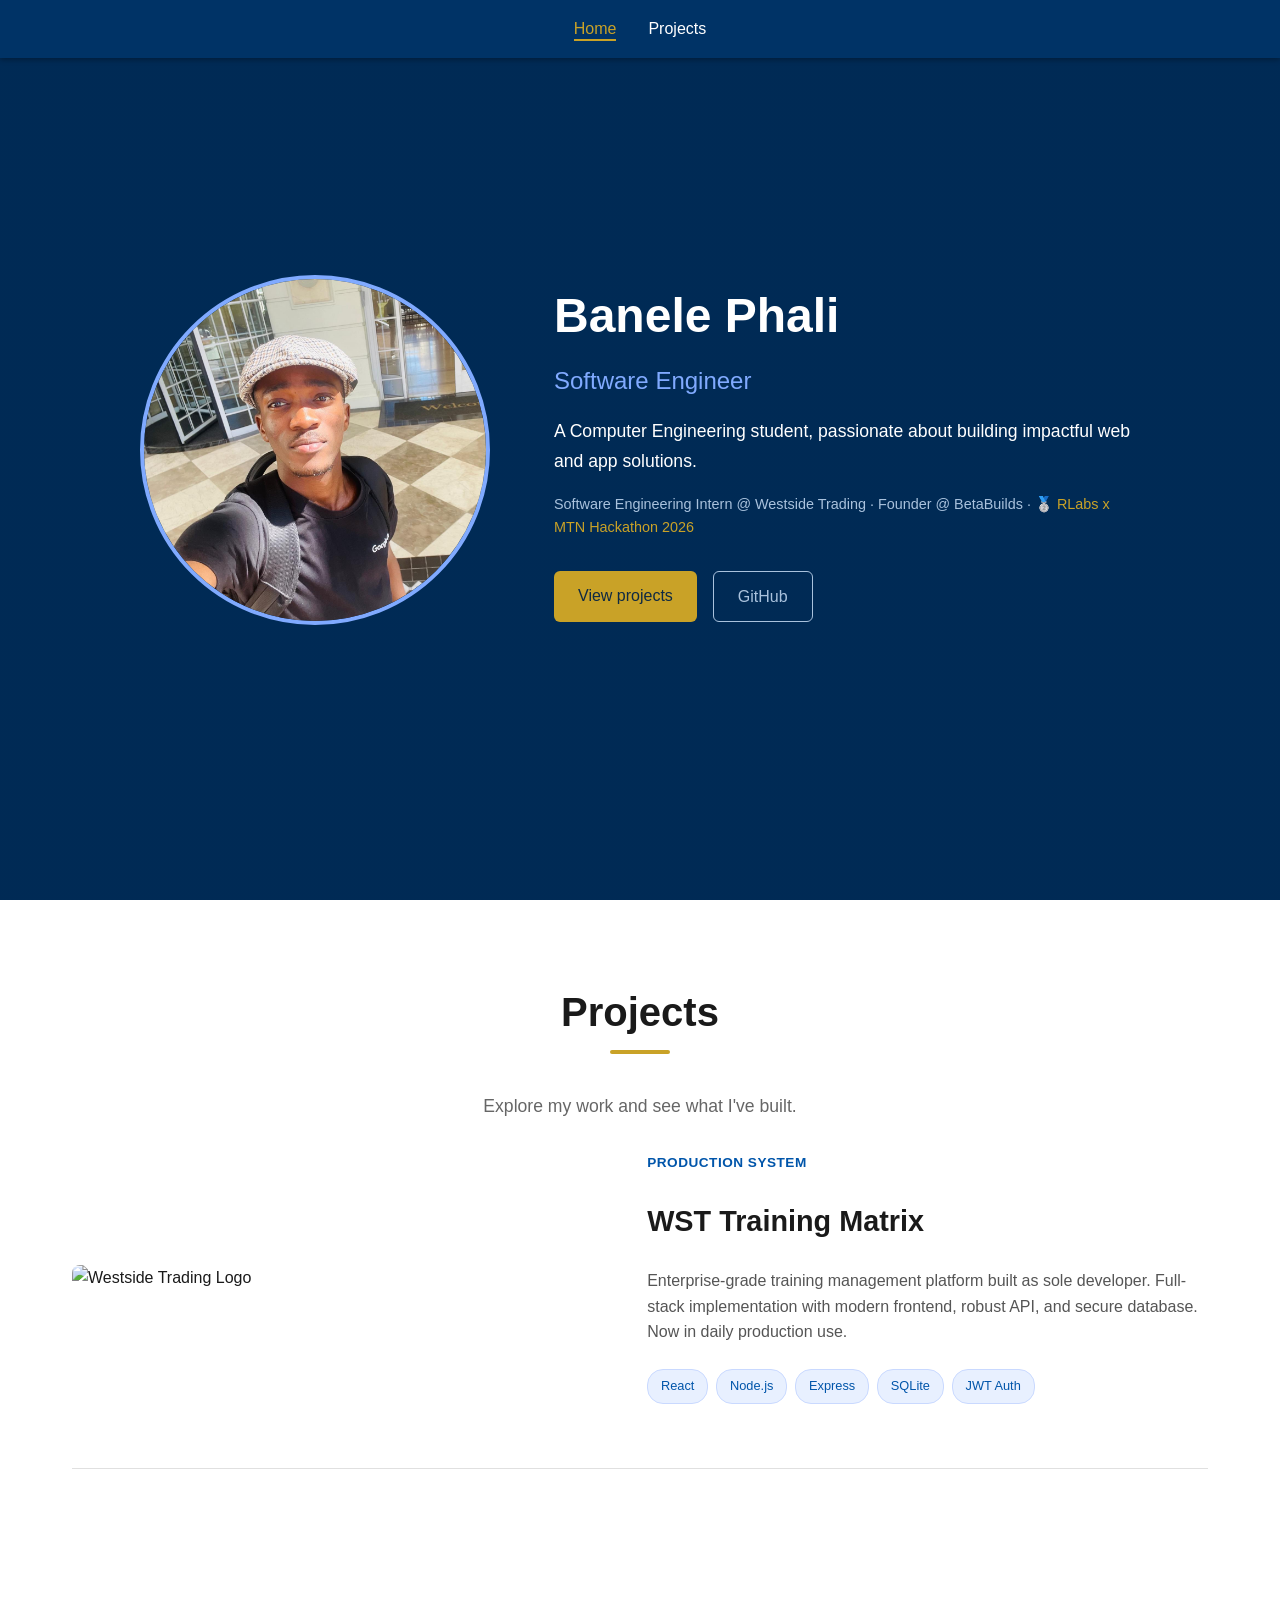
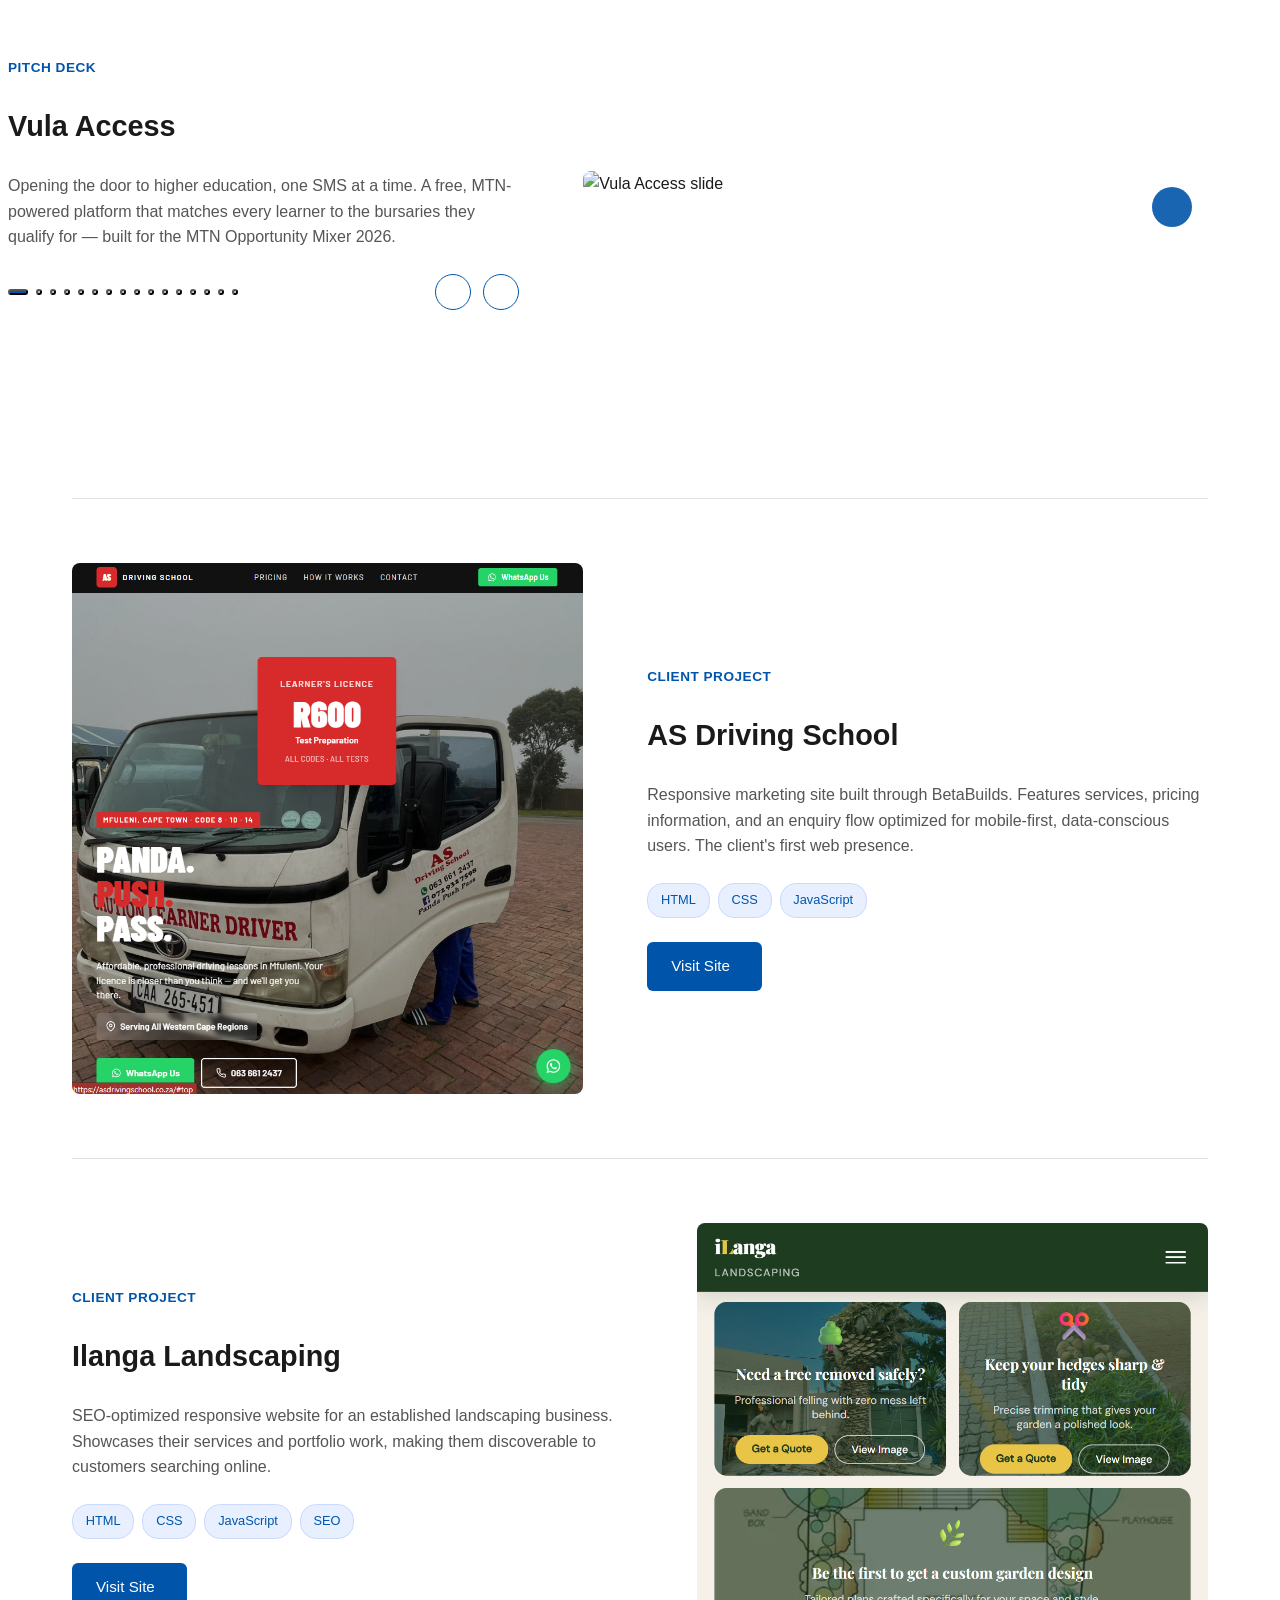
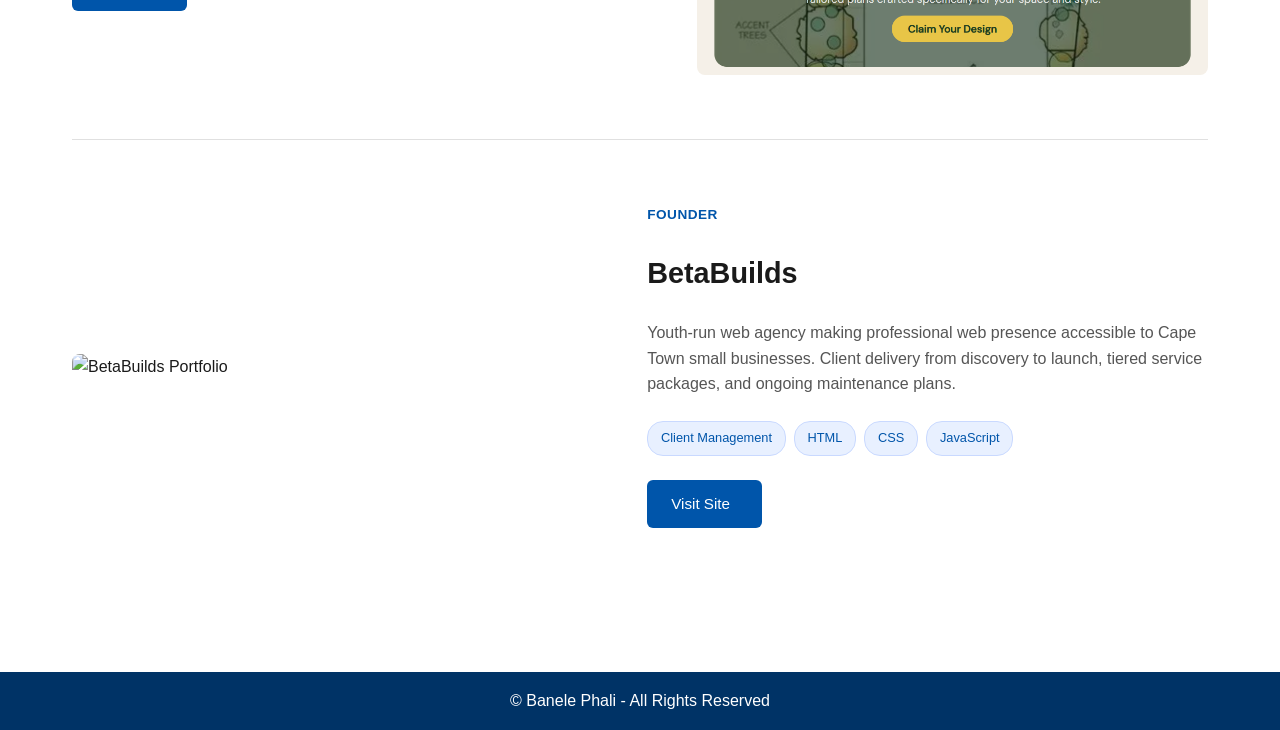
==== commit f083bd14: "Add image enhancement feature for accessibility - Add 'Enhance' button on carousel images (zoom icon" ====
--- a/banelephali.html
+++ b/banelephali.html
@@ -67,7 +67,19 @@
                 <!-- Project 2: Vula Access (Interactive Carousel) -->
                 <div class="portfolio-item vula-carousel reveal">
                     <div class="portfolio-image carousel-wrapper">
+                        <button class="enhance-btn" aria-label="Enhance image" title="Zoom image for better visibility">
+                            <i class="fas fa-search-plus"></i>
+                        </button>
                         <img class="carousel-image active" src="images/Vula%20Access/slide-01.jpg" alt="Vula Access slide">
+                    </div>
+                    <!-- Enhanced image modal -->
+                    <div class="enhance-modal">
+                        <div class="enhance-close">
+                            <button aria-label="Close enhanced view">
+                                <i class="fas fa-times"></i>
+                            </button>
+                        </div>
+                        <img class="enhance-image" src="images/Vula%20Access/slide-01.jpg" alt="Enhanced image">
                     </div>
                     <div class="portfolio-content carousel-content">
                         <div class="carousel-slide-content">
--- a/styles.css
+++ b/styles.css
@@ -835,14 +835,47 @@
 }
 
 /* Vula Carousel */
+.vula-carousel {
+    min-height: 70vh;
+}
+
 .vula-carousel .carousel-wrapper {
     position: relative;
+    flex: 0 0 55%;
+}
+
+.enhance-btn {
+    position: absolute;
+    top: 1rem;
+    right: 1rem;
+    width: 40px;
+    height: 40px;
+    border-radius: 50%;
+    background-color: rgba(0, 85, 170, 0.9);
+    border: none;
+    color: #ffffff;
+    cursor: pointer;
+    display: flex;
+    align-items: center;
+    justify-content: center;
+    font-size: 1rem;
+    z-index: 5;
+    transition: all 0.2s ease;
+}
+
+.enhance-btn:hover {
+    background-color: #0055aa;
+    transform: scale(1.1);
+}
+
+.enhance-btn:active {
+    transform: scale(0.95);
 }
 
 .carousel-image {
     width: 100%;
     height: 100%;
-    object-fit: cover;
+    object-fit: contain;
     opacity: 0;
     transition: opacity 0.5s ease-out;
 }
@@ -851,10 +884,65 @@
     opacity: 1;
 }
 
+/* Enhanced image modal */
+.enhance-modal {
+    display: none;
+    position: fixed;
+    top: 0;
+    left: 0;
+    width: 100%;
+    height: 100%;
+    background-color: rgba(15, 19, 25, 0.95);
+    z-index: 9999;
+    align-items: center;
+    justify-content: center;
+    padding: 2rem;
+}
+
+.enhance-modal.active {
+    display: flex;
+}
+
+.enhance-modal .enhance-close {
+    position: absolute;
+    top: 1.5rem;
+    right: 1.5rem;
+}
+
+.enhance-modal .enhance-close button {
+    width: 44px;
+    height: 44px;
+    border-radius: 50%;
+    background-color: rgba(255, 255, 255, 0.1);
+    border: 1px solid rgba(255, 255, 255, 0.3);
+    color: #ffffff;
+    cursor: pointer;
+    display: flex;
+    align-items: center;
+    justify-content: center;
+    font-size: 1.25rem;
+    transition: all 0.2s ease;
+}
+
+.enhance-modal .enhance-close button:hover {
+    background-color: rgba(255, 255, 255, 0.2);
+}
+
+.enhance-image {
+    max-width: 90vw;
+    max-height: 90vh;
+    object-fit: contain;
+}
+
+.vula-carousel .portfolio-content {
+    flex: 0 0 45%;
+}
+
 .carousel-slide-content {
     display: flex;
     flex-direction: column;
     gap: 1.5rem;
+    flex: 1;
 }
 
 .carousel-controls-inline {
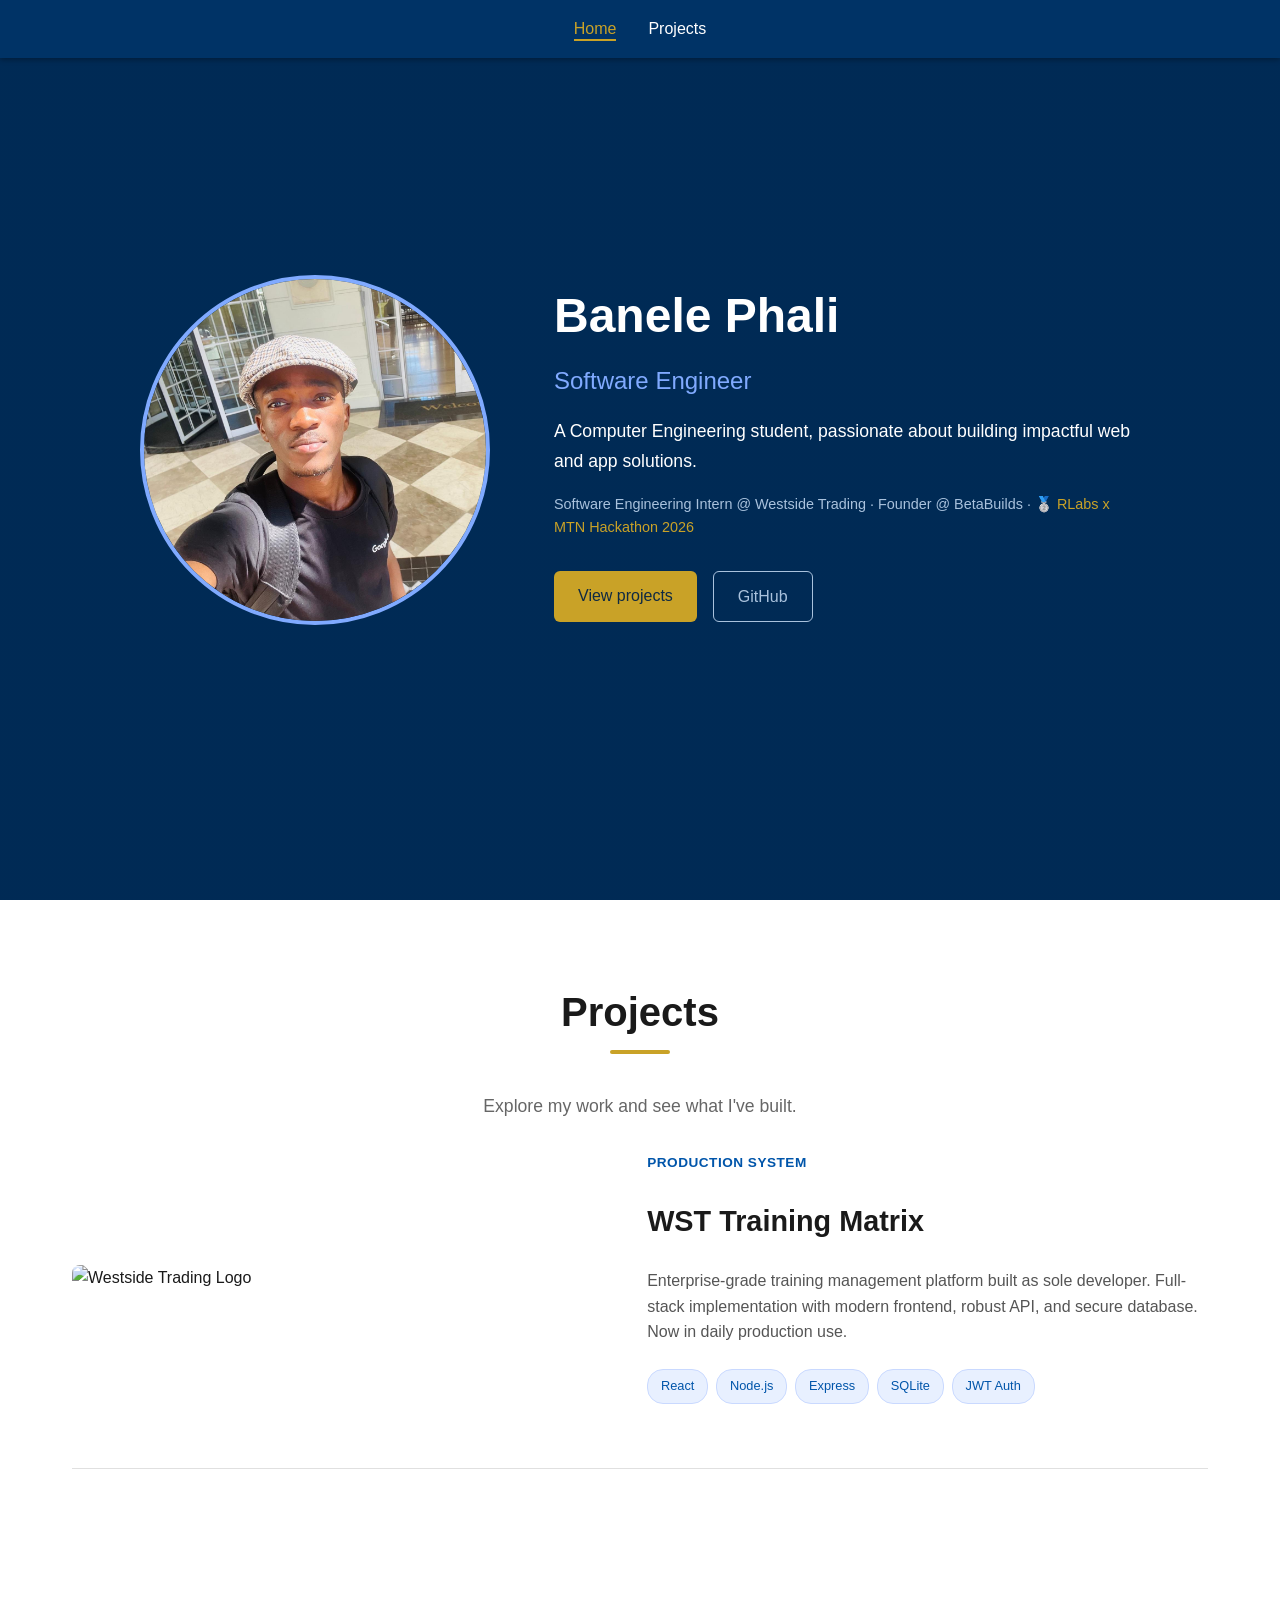
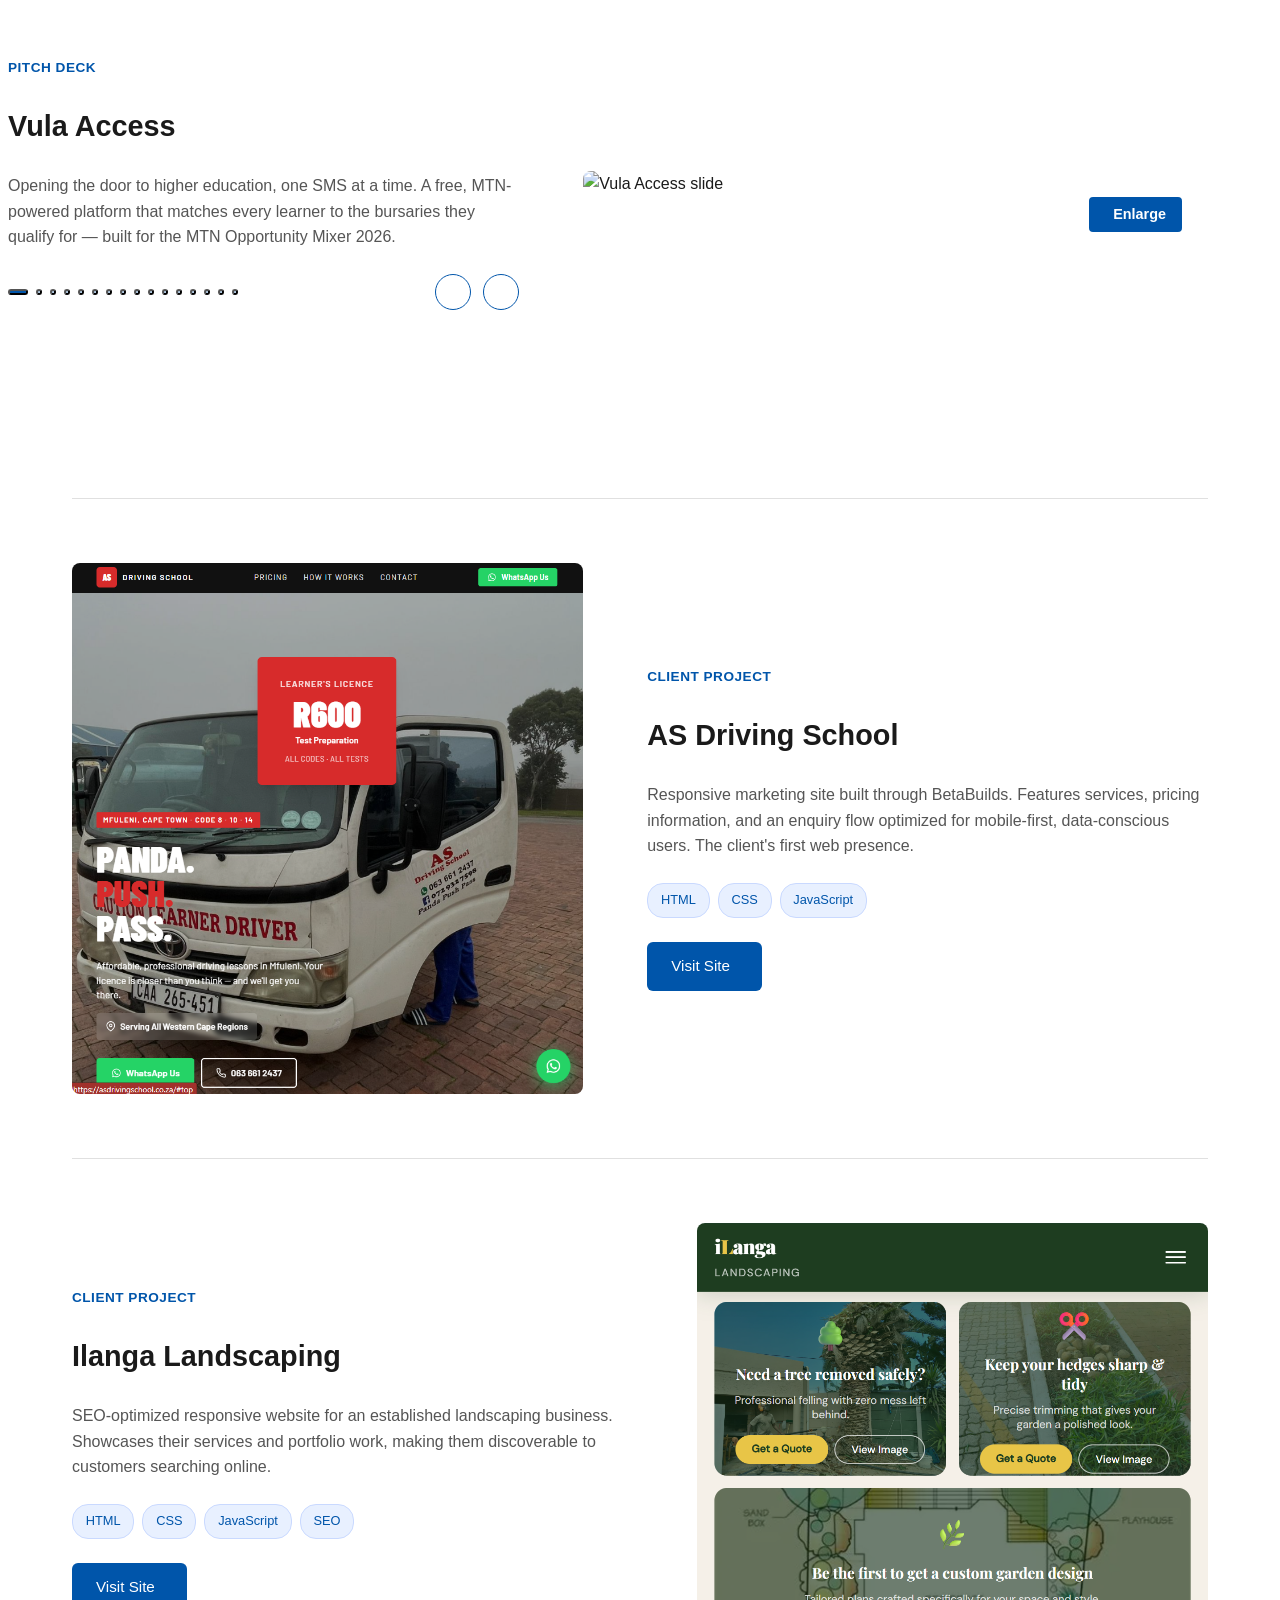
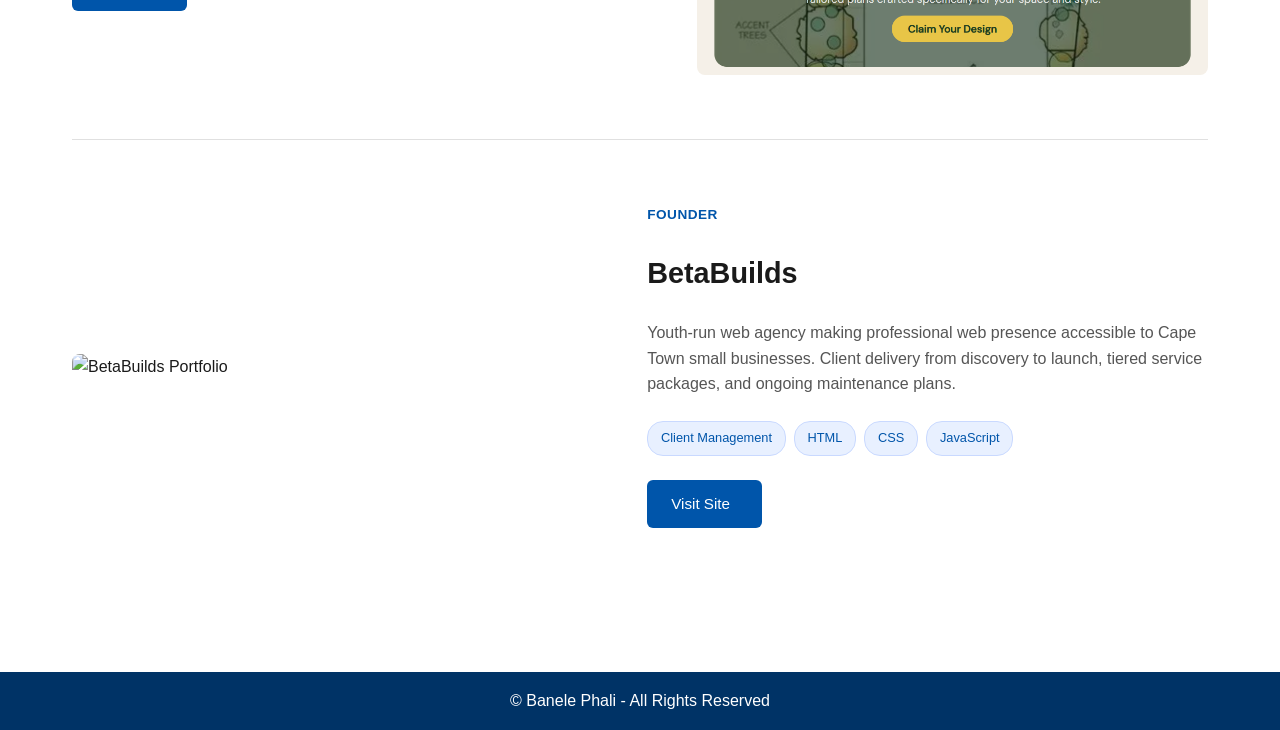
==== commit d31b298d: "Implement proper enlarge button - Replace icon-only button with labeled 'Enlarge' button - Add white" ====
--- a/banelephali.html
+++ b/banelephali.html
@@ -67,8 +67,9 @@
                 <!-- Project 2: Vula Access (Interactive Carousel) -->
                 <div class="portfolio-item vula-carousel reveal">
                     <div class="portfolio-image carousel-wrapper">
-                        <button class="enhance-btn" aria-label="Enhance image" title="Zoom image for better visibility">
-                            <i class="fas fa-search-plus"></i>
+                        <button class="enhance-btn" aria-label="Enlarge image" title="Click to enlarge image for better visibility">
+                            <i class="fas fa-expand"></i>
+                            <span>Enlarge</span>
                         </button>
                         <img class="carousel-image active" src="images/Vula%20Access/slide-01.jpg" alt="Vula Access slide">
                     </div>
--- a/styles.css
+++ b/styles.css
@@ -846,30 +846,34 @@
 
 .enhance-btn {
     position: absolute;
-    top: 1rem;
-    right: 1rem;
-    width: 40px;
-    height: 40px;
-    border-radius: 50%;
-    background-color: rgba(0, 85, 170, 0.9);
-    border: none;
+    top: 1.5rem;
+    right: 1.5rem;
+    padding: 0.6rem 1rem;
+    background-color: #0055aa;
+    border: 2px solid #ffffff;
     color: #ffffff;
     cursor: pointer;
     display: flex;
     align-items: center;
     justify-content: center;
-    font-size: 1rem;
+    gap: 0.5rem;
+    font-size: 0.9rem;
+    font-weight: 600;
+    font-family: 'Inter', sans-serif;
+    border-radius: 6px;
     z-index: 5;
-    transition: all 0.2s ease;
+    transition: all 0.3s ease;
 }
 
 .enhance-btn:hover {
-    background-color: #0055aa;
-    transform: scale(1.1);
+    background-color: #ffffff;
+    color: #0055aa;
+    transform: translateY(-2px);
+    box-shadow: 0 8px 16px rgba(0, 85, 170, 0.3);
 }
 
 .enhance-btn:active {
-    transform: scale(0.95);
+    transform: translateY(0);
 }
 
 .carousel-image {
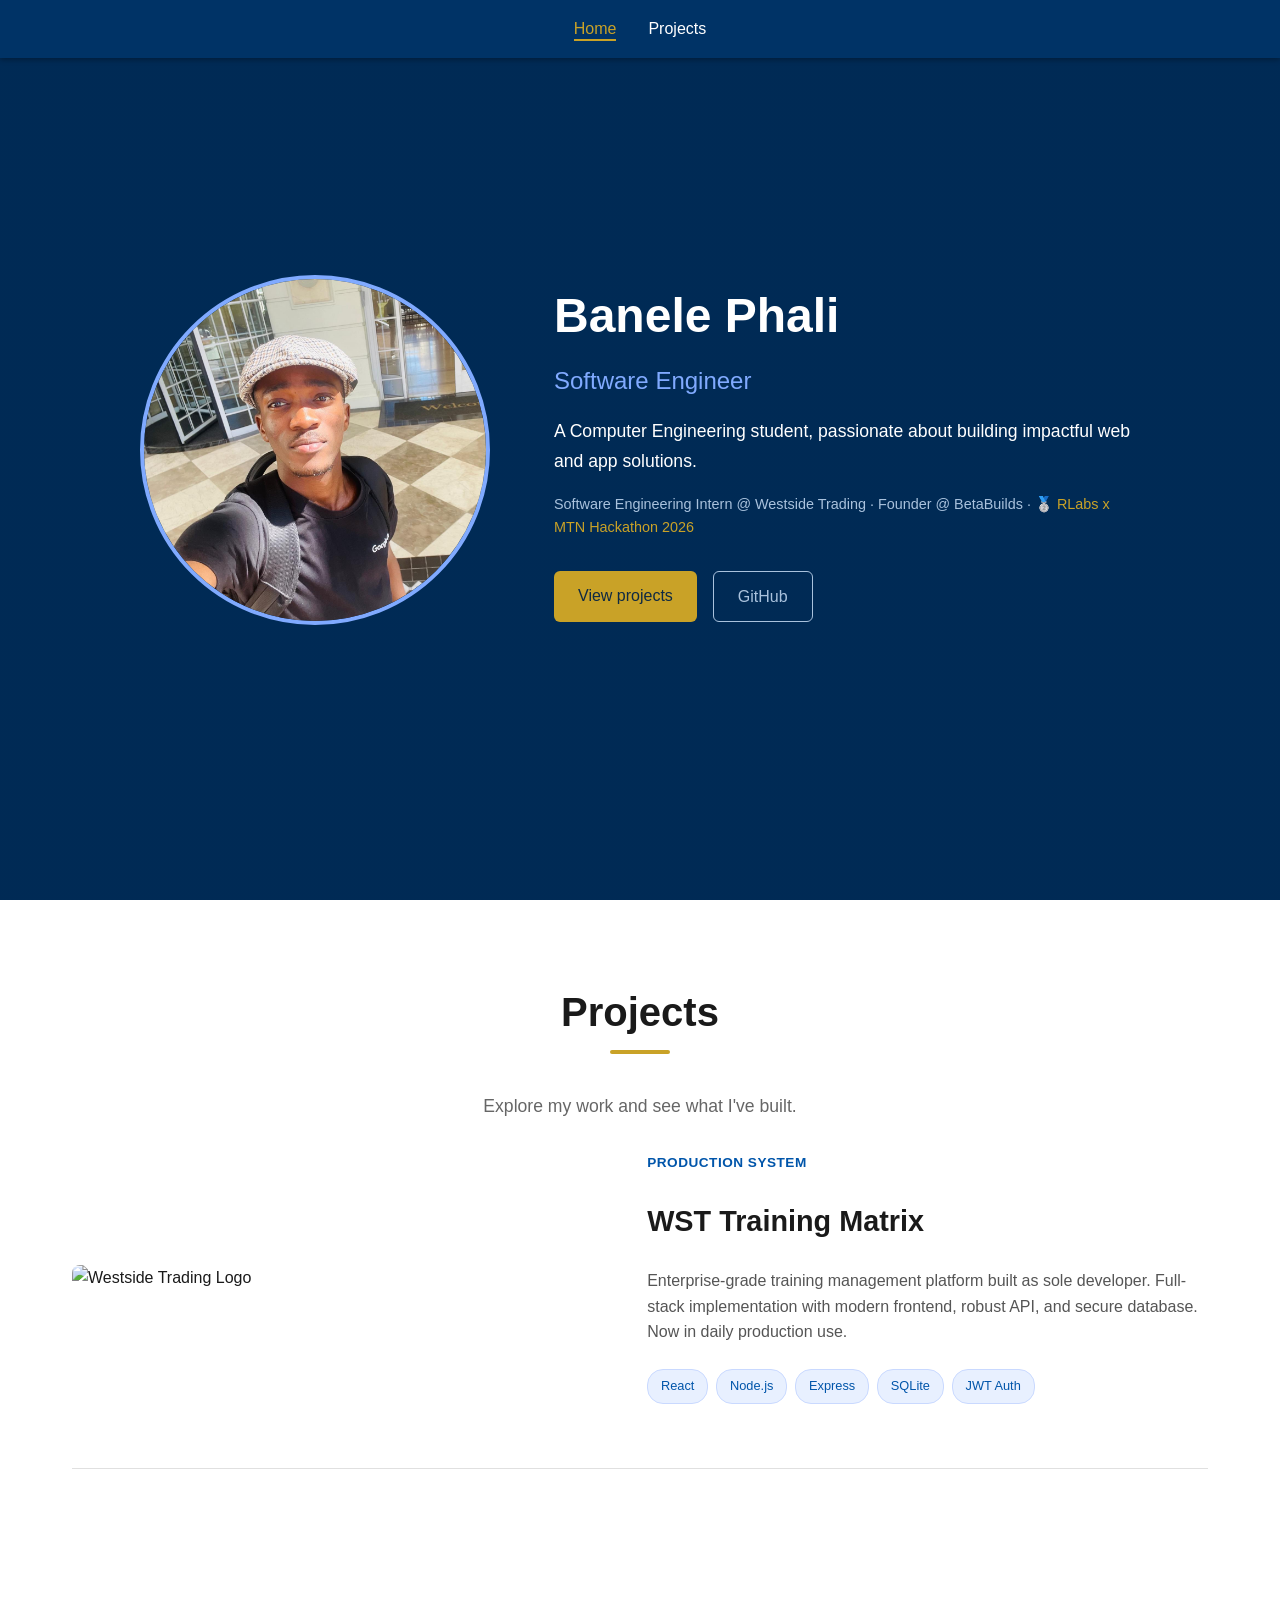
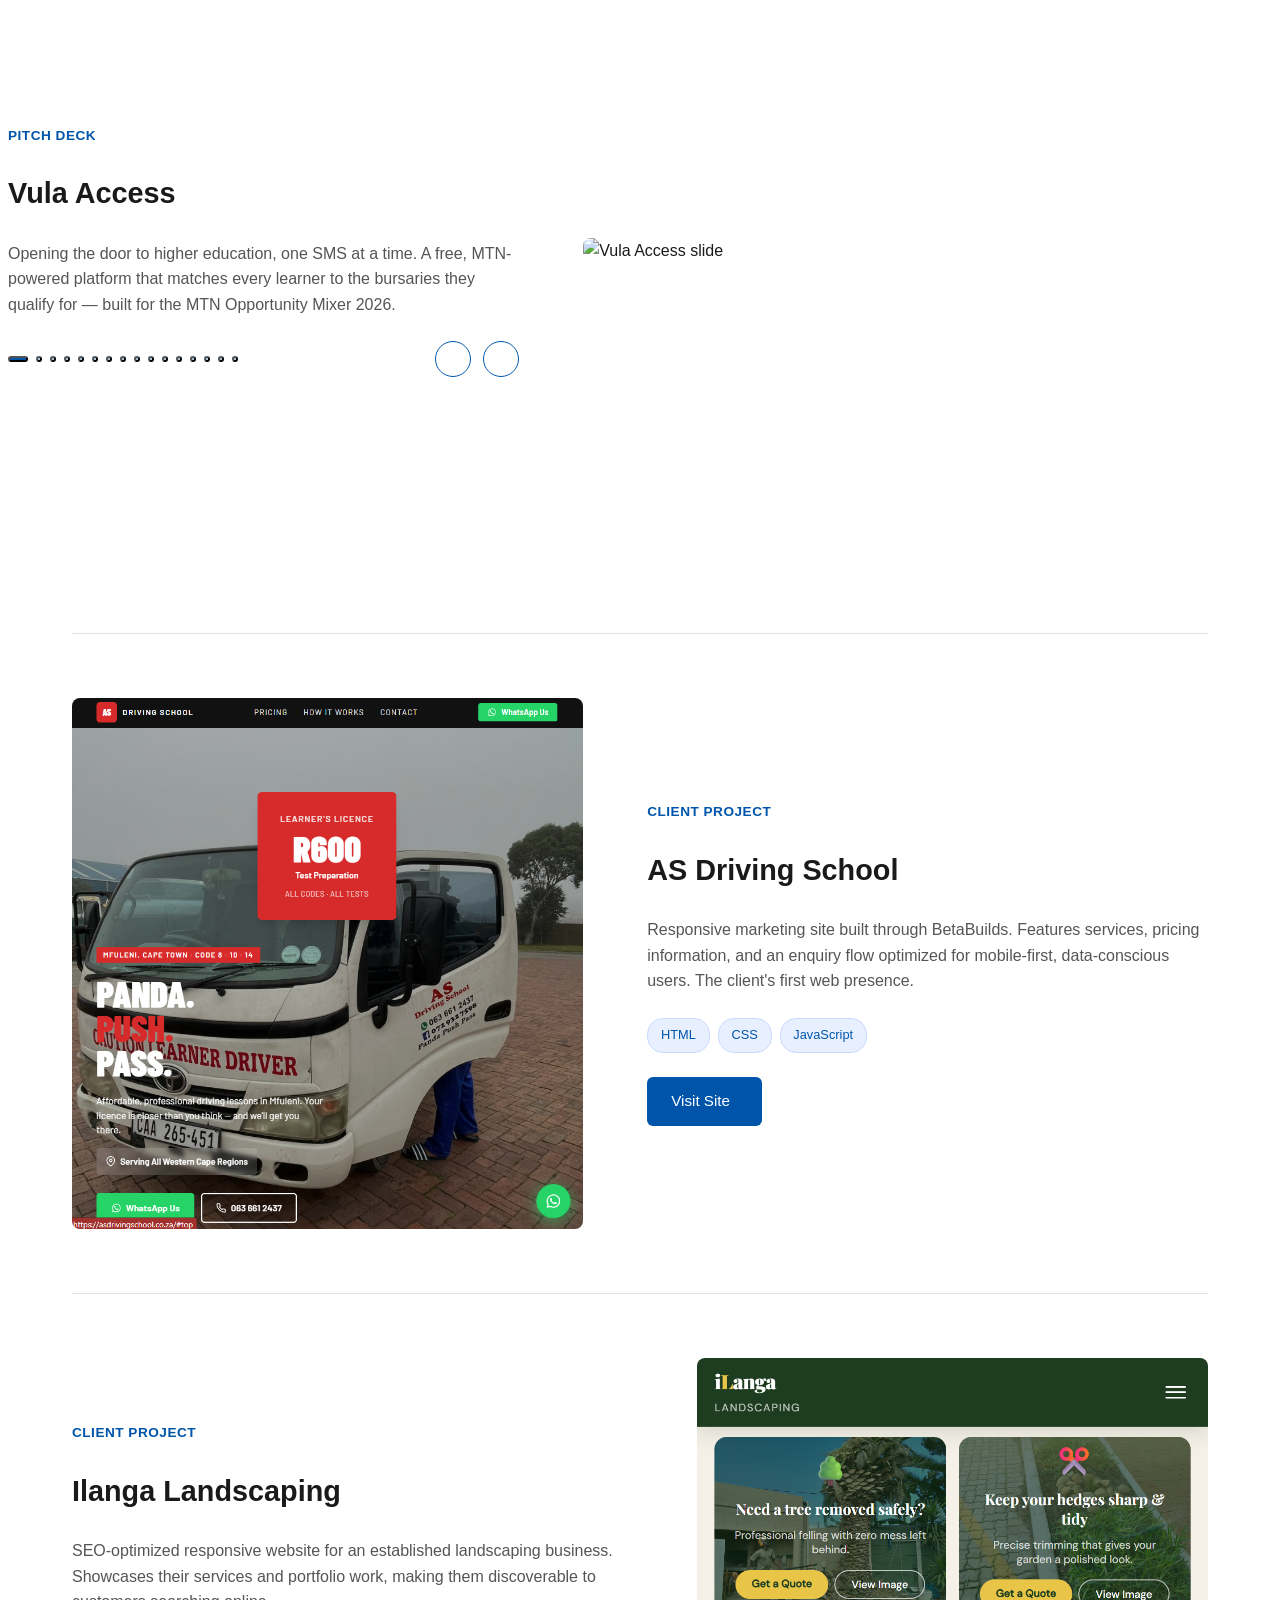
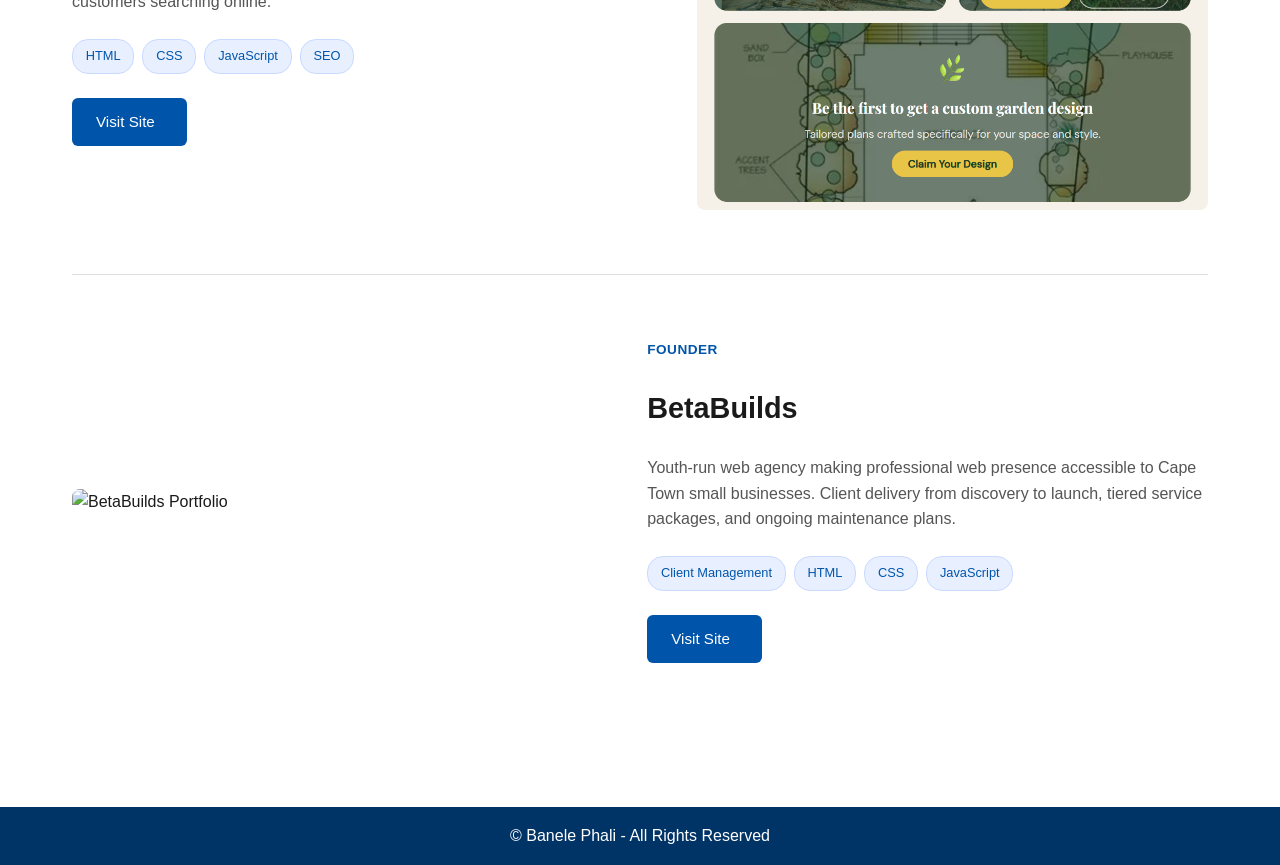
==== commit 71c9f68a: "Remove enlarge modal feature and increase carousel image size REMOVED: - Enlarge button and modal fr" ====
--- a/banelephali.html
+++ b/banelephali.html
@@ -67,20 +67,7 @@
                 <!-- Project 2: Vula Access (Interactive Carousel) -->
                 <div class="portfolio-item vula-carousel reveal">
                     <div class="portfolio-image carousel-wrapper">
-                        <button class="enhance-btn" aria-label="Enlarge image" title="Click to enlarge image for better visibility">
-                            <i class="fas fa-expand"></i>
-                            <span>Enlarge</span>
-                        </button>
                         <img class="carousel-image active" src="images/Vula%20Access/slide-01.jpg" alt="Vula Access slide">
-                    </div>
-                    <!-- Enhanced image modal -->
-                    <div class="enhance-modal">
-                        <div class="enhance-close">
-                            <button aria-label="Close enhanced view">
-                                <i class="fas fa-times"></i>
-                            </button>
-                        </div>
-                        <img class="enhance-image" src="images/Vula%20Access/slide-01.jpg" alt="Enhanced image">
                     </div>
                     <div class="portfolio-content carousel-content">
                         <div class="carousel-slide-content">
--- a/styles.css
+++ b/styles.css
@@ -14,6 +14,7 @@
     line-height: 1.6;
     color: #ffffff;
     background-color: #0055aa; /* Primary blue theme */
+    scrollbar-gutter: stable;
 }
 
 /* Navigation */
@@ -836,44 +837,12 @@
 
 /* Vula Carousel */
 .vula-carousel {
-    min-height: 70vh;
+    min-height: 85vh;
 }
 
 .vula-carousel .carousel-wrapper {
     position: relative;
     flex: 0 0 55%;
-}
-
-.enhance-btn {
-    position: absolute;
-    top: 1.5rem;
-    right: 1.5rem;
-    padding: 0.6rem 1rem;
-    background-color: #0055aa;
-    border: 2px solid #ffffff;
-    color: #ffffff;
-    cursor: pointer;
-    display: flex;
-    align-items: center;
-    justify-content: center;
-    gap: 0.5rem;
-    font-size: 0.9rem;
-    font-weight: 600;
-    font-family: 'Inter', sans-serif;
-    border-radius: 6px;
-    z-index: 5;
-    transition: all 0.3s ease;
-}
-
-.enhance-btn:hover {
-    background-color: #ffffff;
-    color: #0055aa;
-    transform: translateY(-2px);
-    box-shadow: 0 8px 16px rgba(0, 85, 170, 0.3);
-}
-
-.enhance-btn:active {
-    transform: translateY(0);
 }
 
 .carousel-image {
@@ -886,56 +855,6 @@
 
 .carousel-image.active {
     opacity: 1;
-}
-
-/* Enhanced image modal */
-.enhance-modal {
-    display: none;
-    position: fixed;
-    top: 0;
-    left: 0;
-    width: 100%;
-    height: 100%;
-    background-color: rgba(15, 19, 25, 0.95);
-    z-index: 9999;
-    align-items: center;
-    justify-content: center;
-    padding: 2rem;
-}
-
-.enhance-modal.active {
-    display: flex;
-}
-
-.enhance-modal .enhance-close {
-    position: absolute;
-    top: 1.5rem;
-    right: 1.5rem;
-}
-
-.enhance-modal .enhance-close button {
-    width: 44px;
-    height: 44px;
-    border-radius: 50%;
-    background-color: rgba(255, 255, 255, 0.1);
-    border: 1px solid rgba(255, 255, 255, 0.3);
-    color: #ffffff;
-    cursor: pointer;
-    display: flex;
-    align-items: center;
-    justify-content: center;
-    font-size: 1.25rem;
-    transition: all 0.2s ease;
-}
-
-.enhance-modal .enhance-close button:hover {
-    background-color: rgba(255, 255, 255, 0.2);
-}
-
-.enhance-image {
-    max-width: 90vw;
-    max-height: 90vh;
-    object-fit: contain;
 }
 
 .vula-carousel .portfolio-content {
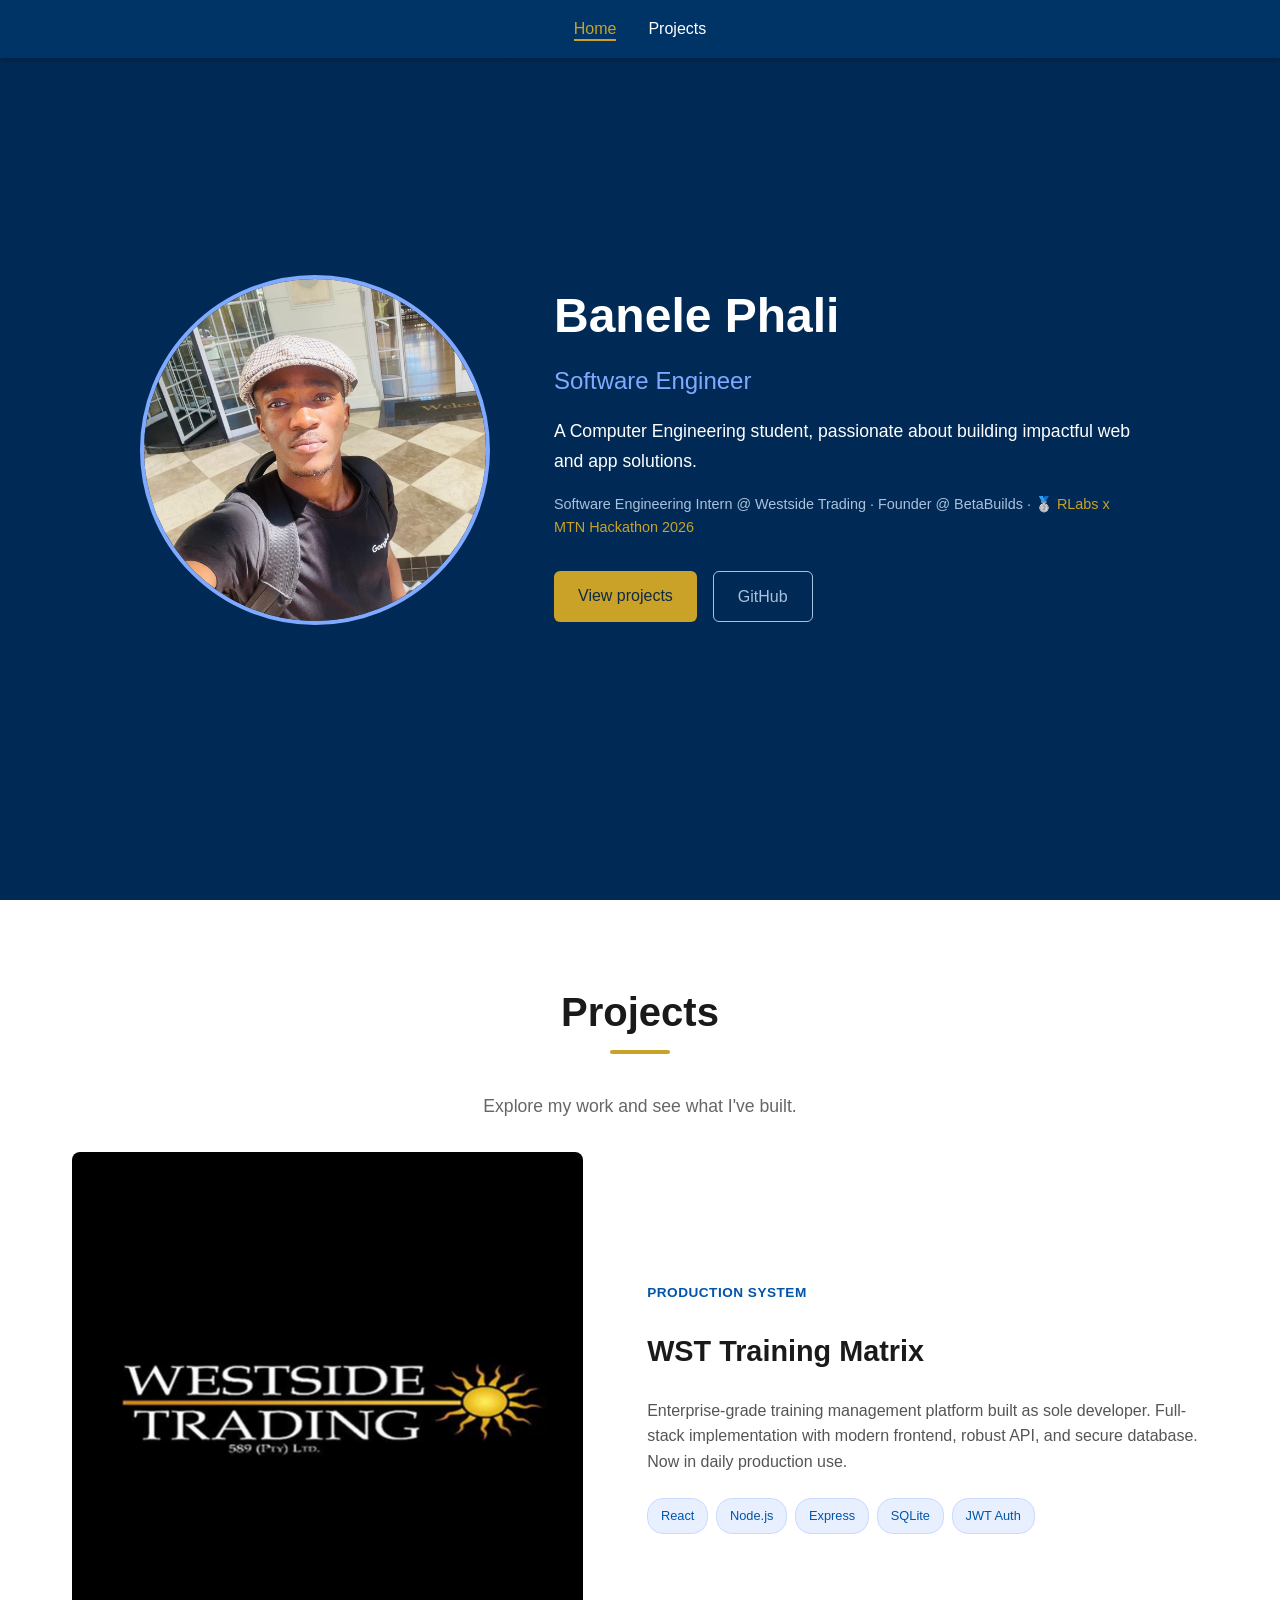
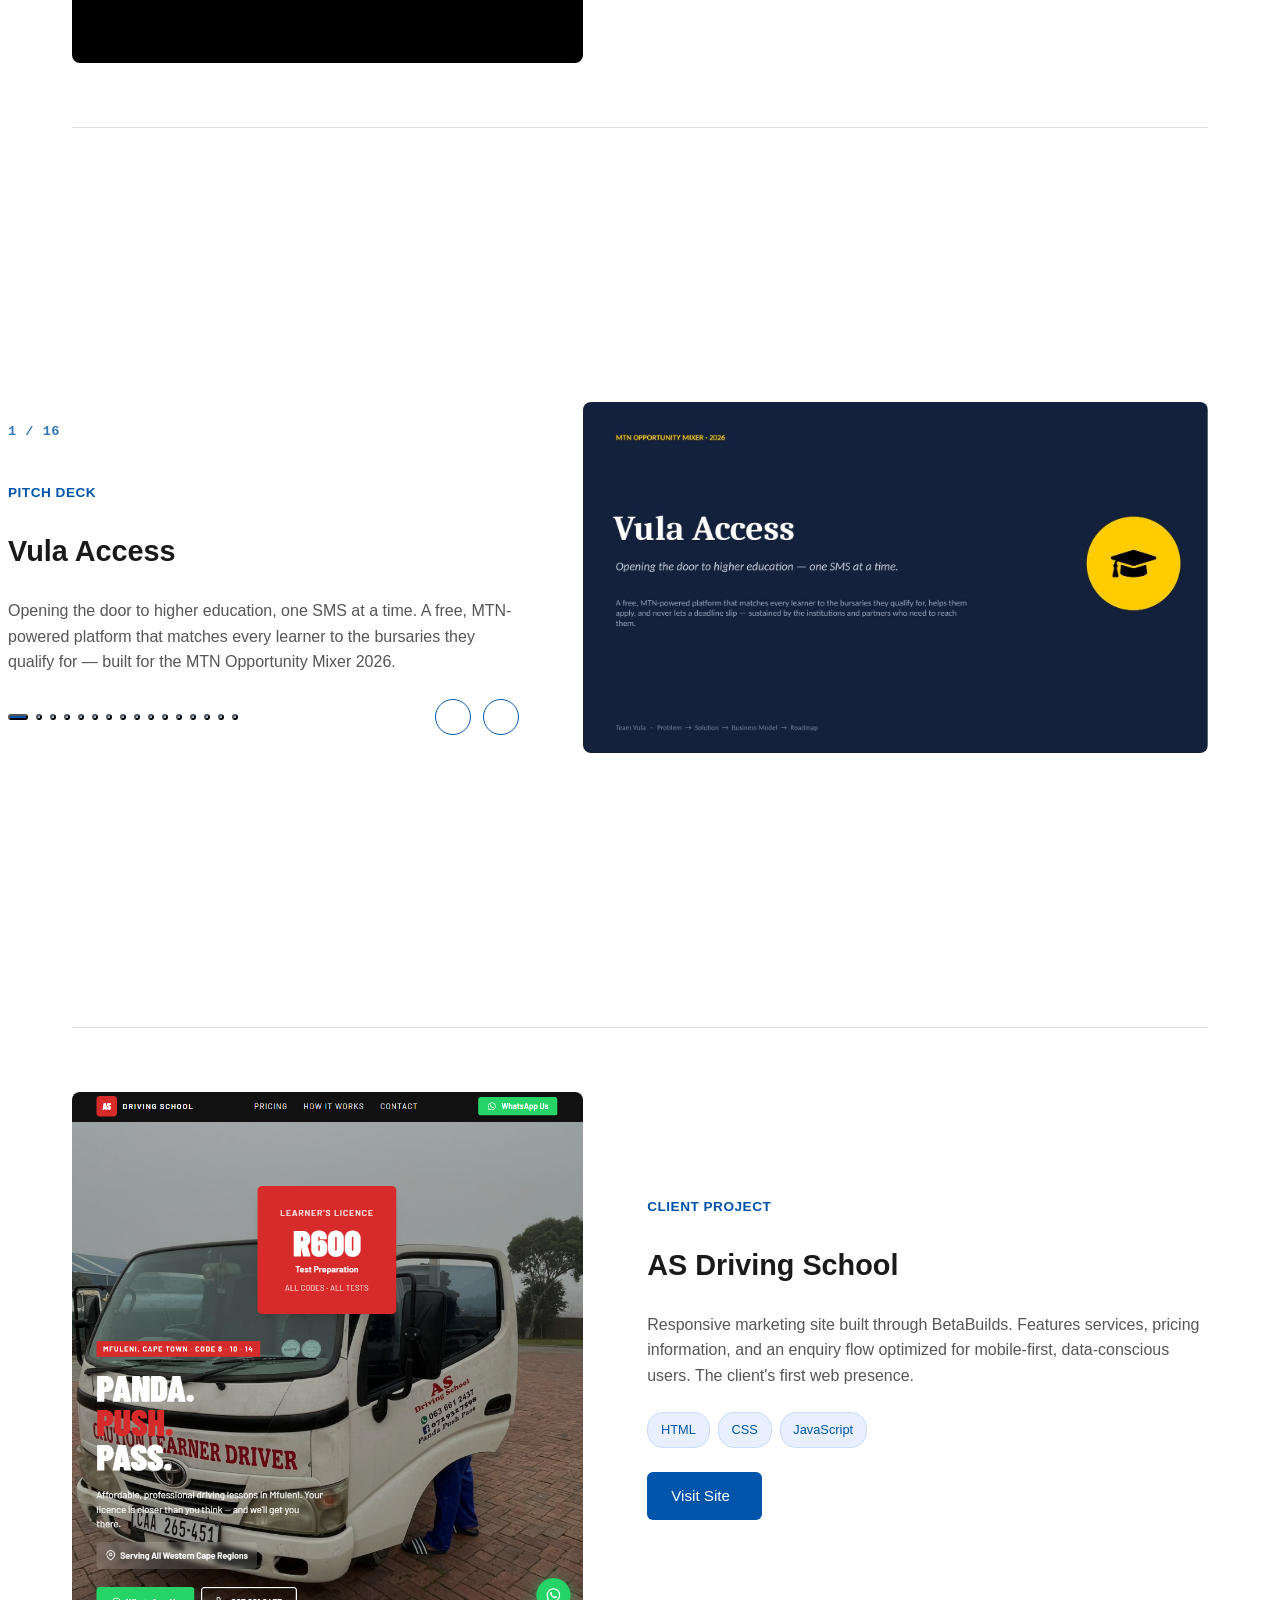
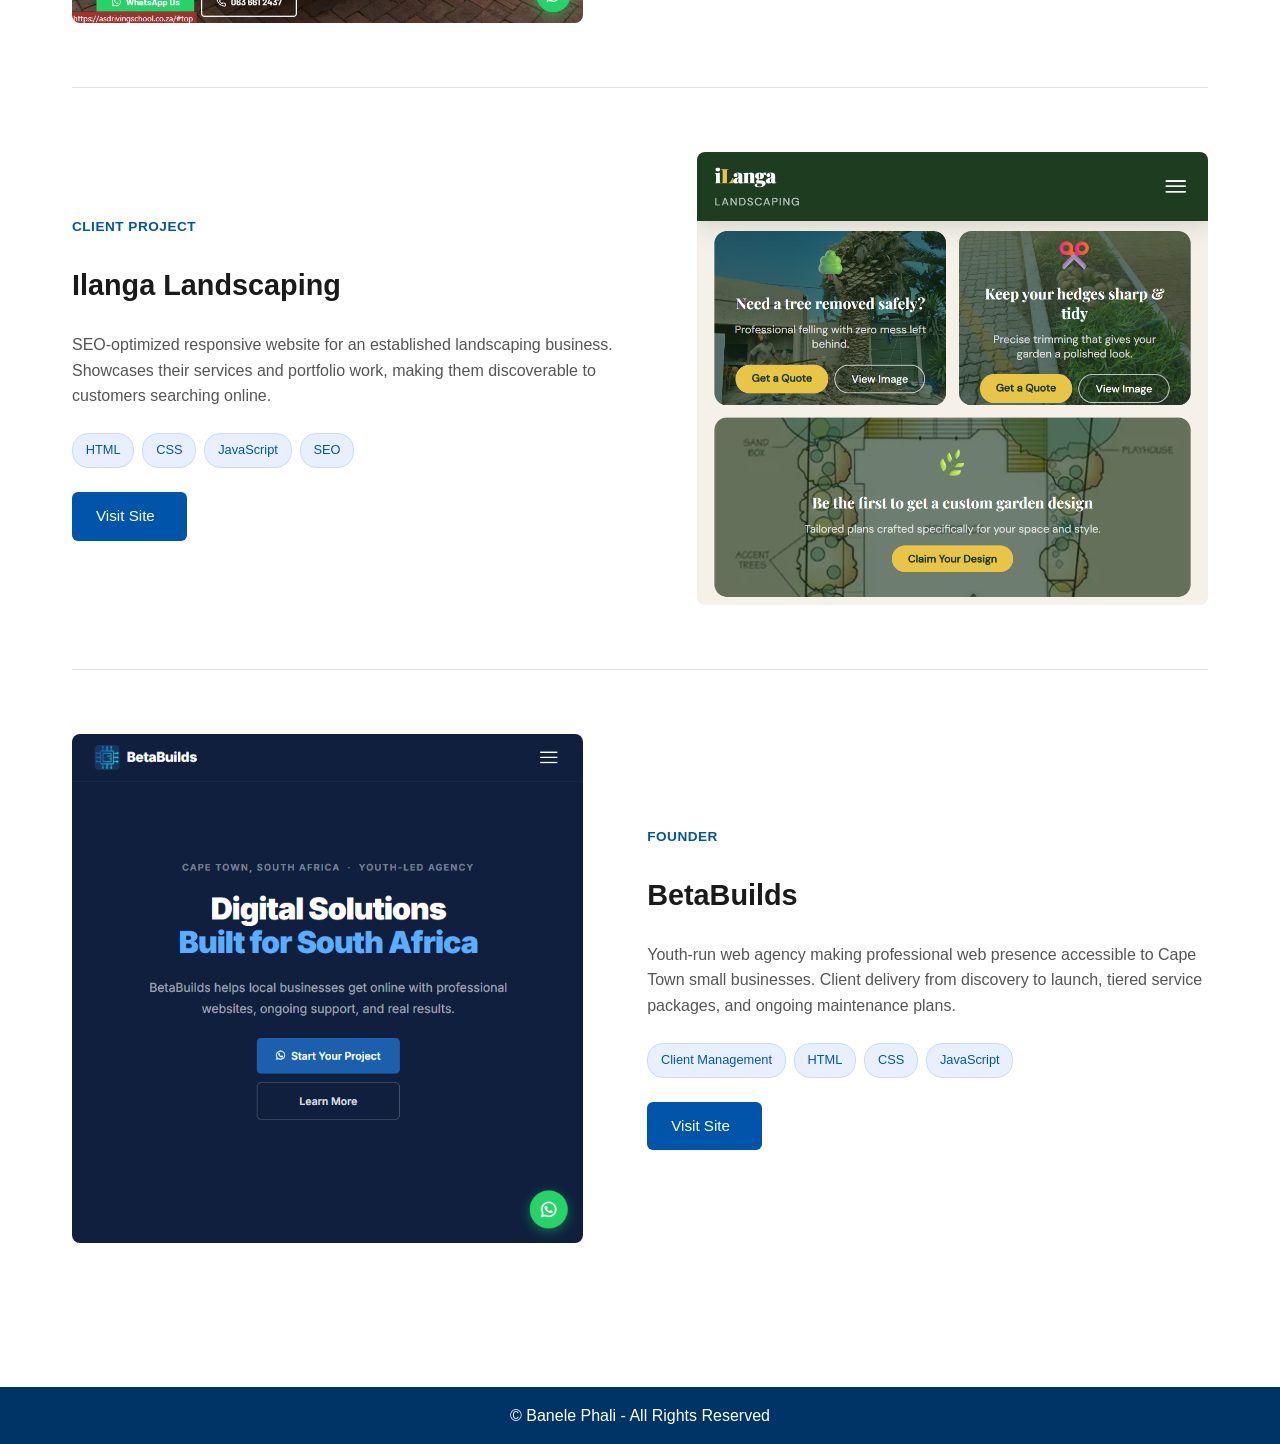
==== commit 2321e18d: "Add slide numbering to Vula Access carousel - Display slide counter (01 / 16, 02 / 16, etc) - Monosp" ====
--- a/banelephali.html
+++ b/banelephali.html
@@ -70,6 +70,9 @@
                         <img class="carousel-image active" src="images/Vula%20Access/slide-01.jpg" alt="Vula Access slide">
                     </div>
                     <div class="portfolio-content carousel-content">
+                        <div class="slide-counter-inline">
+                            <span class="slide-num">1</span> / <span class="slide-total">16</span>
+                        </div>
                         <div class="carousel-slide-content">
                             <span class="portfolio-tag"></span>
                             <h3></h3>
--- a/styles.css
+++ b/styles.css
@@ -837,7 +837,7 @@
 
 /* Vula Carousel */
 .vula-carousel {
-    min-height: 85vh;
+    min-height: 100vh;
 }
 
 .vula-carousel .carousel-wrapper {
@@ -859,6 +859,15 @@
 
 .vula-carousel .portfolio-content {
     flex: 0 0 45%;
+}
+
+.slide-counter-inline {
+    font-family: 'IBM Plex Mono', monospace;
+    font-size: 0.85rem;
+    color: rgba(0, 85, 170, 0.8);
+    font-weight: 600;
+    letter-spacing: 0.5px;
+    margin-bottom: 1rem;
 }
 
 .carousel-slide-content {
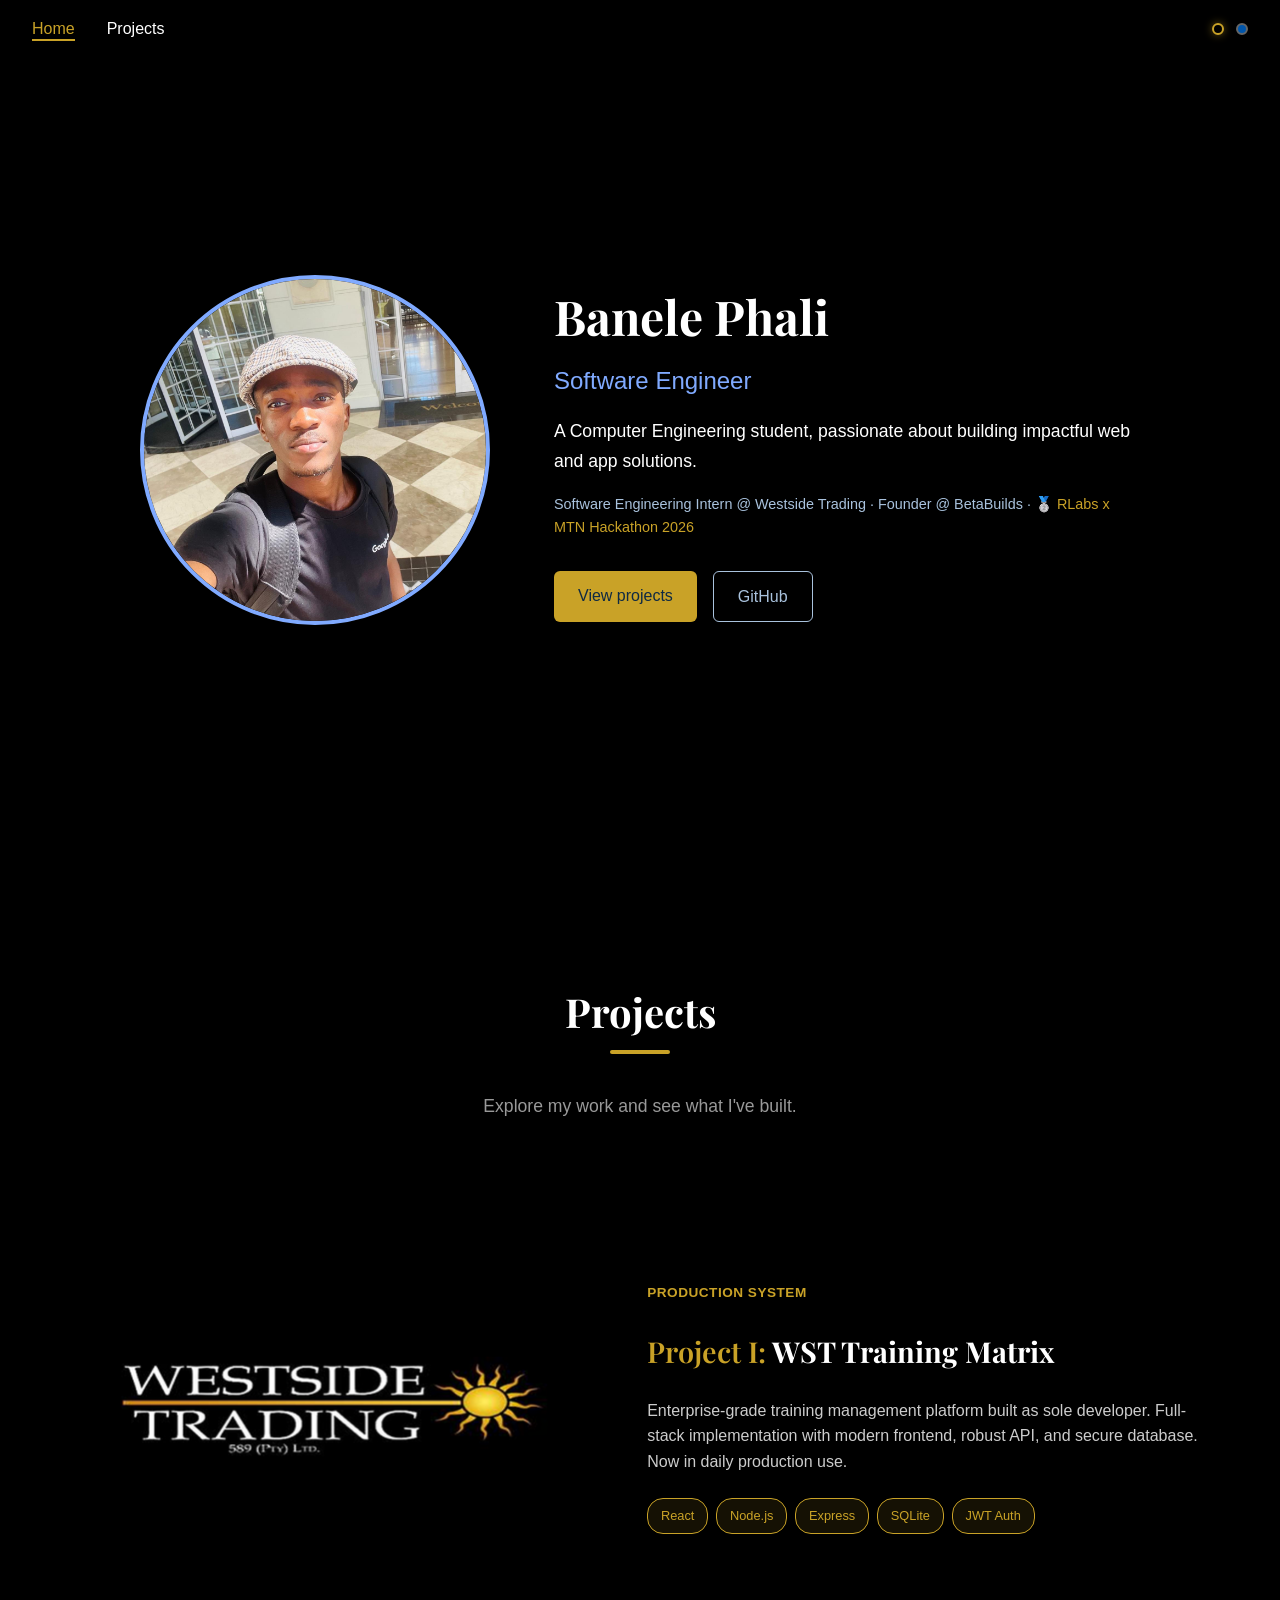
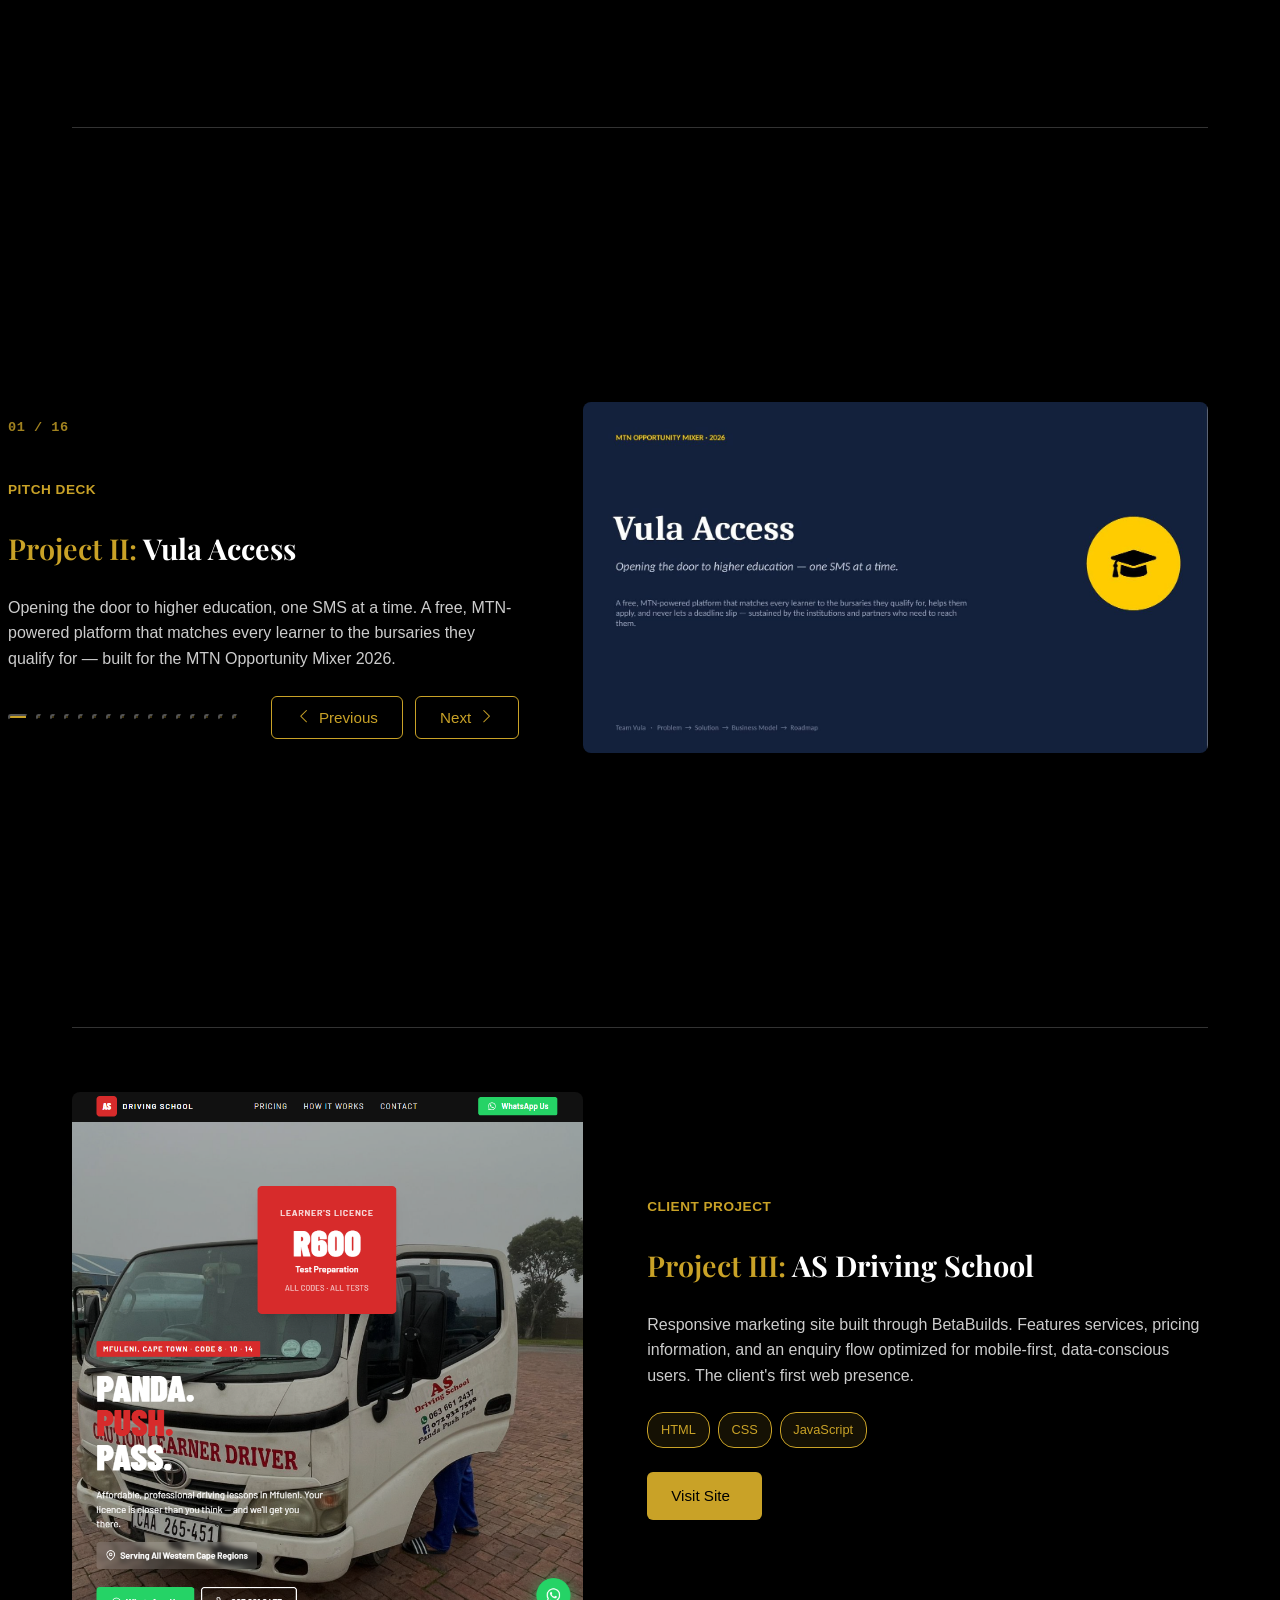
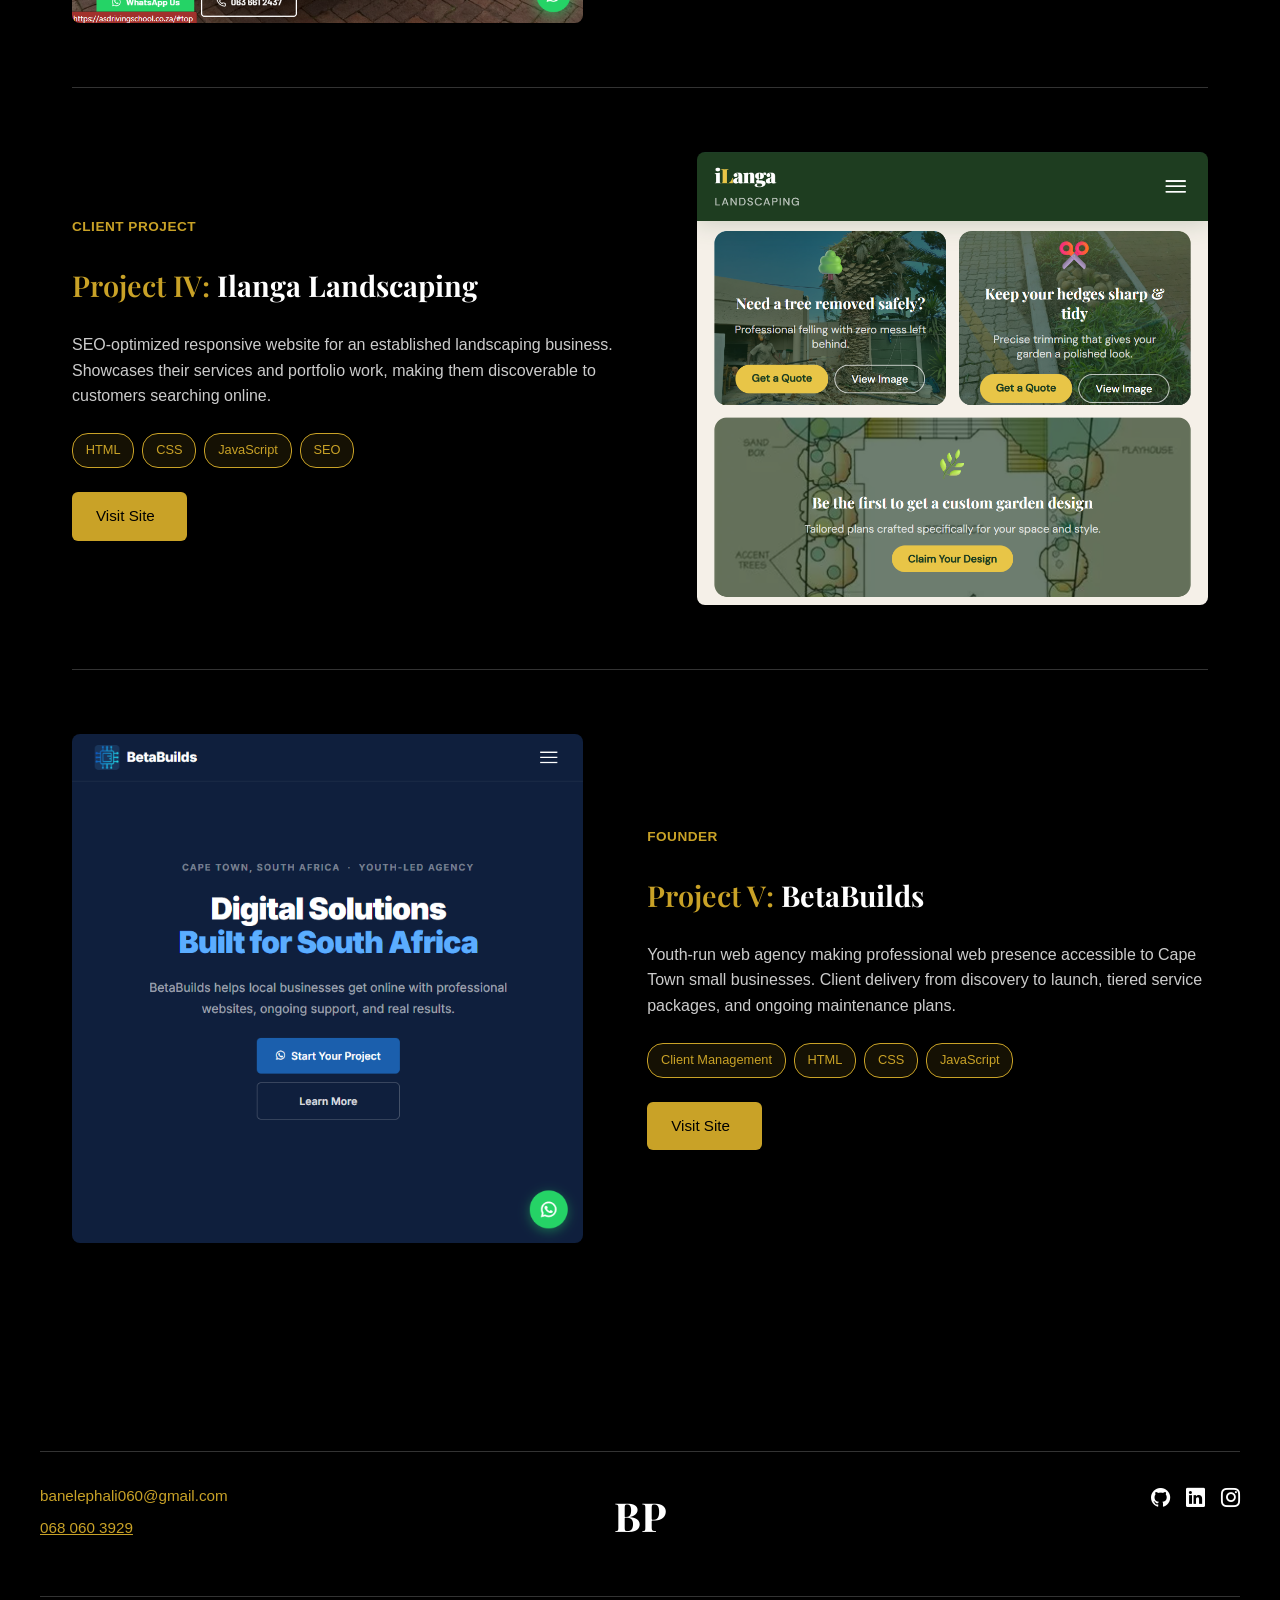
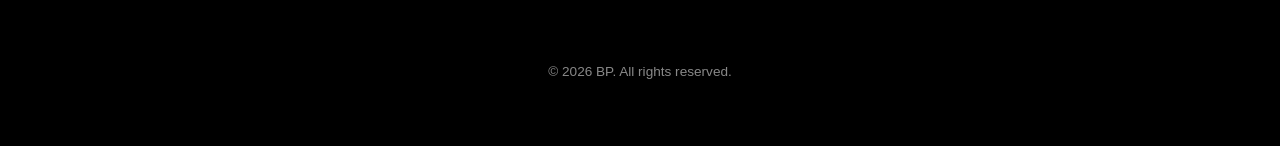
==== commit 88e905c1: "Implement dark/light theme switcher and redesign footer - Add black and blue theme toggle in navbar " ====
--- a/banelephali.html
+++ b/banelephali.html
@@ -16,6 +16,16 @@
             <li><a href="#home" class="nav-link">Home</a></li>
             <li><a href="#projects" class="nav-link">Projects</a></li>
         </ul>
+        <div class="theme-switcher">
+            <label class="theme-radio">
+                <input type="radio" name="theme" value="black" class="theme-input" checked />
+                <span class="theme-dot"></span>
+            </label>
+            <label class="theme-radio">
+                <input type="radio" name="theme" value="blue" class="theme-input" />
+                <span class="theme-dot"></span>
+            </label>
+        </div>
     </nav>
 
     <!-- Hero Section with Profile Carousel and Typing Animation -->
@@ -52,7 +62,7 @@
                     </div>
                     <div class="portfolio-content">
                         <span class="portfolio-tag">Production System</span>
-                        <h3>WST Training Matrix</h3>
+                        <h3><span class="project-number">Project I:</span> WST Training Matrix</h3>
                         <p>Enterprise-grade training management platform built as sole developer. Full-stack implementation with modern frontend, robust API, and secure database. Now in daily production use.</p>
                         <div class="portfolio-tech">
                             <span class="tech-chip">React</span>
@@ -82,10 +92,12 @@
                             <div class="carousel-dots"></div>
                             <div class="carousel-nav">
                                 <button class="carousel-prev" aria-label="Previous slide">
-                                    <i class="fas fa-chevron-left"></i>
+                                    <i class="bi bi-chevron-left"></i>
+                                    Previous
                                 </button>
                                 <button class="carousel-next" aria-label="Next slide">
-                                    <i class="fas fa-chevron-right"></i>
+                                    Next
+                                    <i class="bi bi-chevron-right"></i>
                                 </button>
                             </div>
                         </div>
@@ -99,7 +111,7 @@
                     </div>
                     <div class="portfolio-content">
                         <span class="portfolio-tag">Client Project</span>
-                        <h3>AS Driving School</h3>
+                        <h3><span class="project-number">Project III:</span> AS Driving School</h3>
                         <p>Responsive marketing site built through BetaBuilds. Features services, pricing information, and an enquiry flow optimized for mobile-first, data-conscious users. The client's first web presence.</p>
                         <div class="portfolio-tech">
                             <span class="tech-chip">HTML</span>
@@ -119,7 +131,7 @@
                     </div>
                     <div class="portfolio-content">
                         <span class="portfolio-tag">Client Project</span>
-                        <h3>Ilanga Landscaping</h3>
+                        <h3><span class="project-number">Project IV:</span> Ilanga Landscaping</h3>
                         <p>SEO-optimized responsive website for an established landscaping business. Showcases their services and portfolio work, making them discoverable to customers searching online.</p>
                         <div class="portfolio-tech">
                             <span class="tech-chip">HTML</span>
@@ -140,7 +152,7 @@
                     </div>
                     <div class="portfolio-content">
                         <span class="portfolio-tag">Founder</span>
-                        <h3>BetaBuilds</h3>
+                        <h3><span class="project-number">Project V:</span> BetaBuilds</h3>
                         <p>Youth-run web agency making professional web presence accessible to Cape Town small businesses. Client delivery from discovery to launch, tiered service packages, and ongoing maintenance plans.</p>
                         <div class="portfolio-tech">
                             <span class="tech-chip">Client Management</span>
@@ -159,7 +171,31 @@
 
     <!-- Footer -->
     <footer class="footer">
-        <p>&copy; Banele Phali - All Rights Reserved</p>
+        <div class="footer-divider footer-divider-top"></div>
+        <div class="footer-top">
+            <div class="footer-contact">
+                <a href="mailto:banelephali060@gmail.com" class="footer-email">banelephali060@gmail.com</a>
+                <a href="tel:0680603929" class="footer-phone">068 060 3929</a>
+            </div>
+            <div class="footer-center">
+                <h3>BP</h3>
+            </div>
+            <div class="footer-social">
+                <a href="https://github.com/kinemator01" target="_blank" rel="noopener noreferrer" class="social-link" aria-label="GitHub">
+                    <i class="bi bi-github"></i>
+                </a>
+                <a href="https://www.linkedin.com/in/banele-phali-654b293ba" target="_blank" rel="noopener noreferrer" class="social-link" aria-label="LinkedIn">
+                    <i class="bi bi-linkedin"></i>
+                </a>
+                <a href="https://instagram.com/kinem4tor" target="_blank" rel="noopener noreferrer" class="social-link" aria-label="Instagram">
+                    <i class="bi bi-instagram"></i>
+                </a>
+            </div>
+        </div>
+        <div class="footer-divider"></div>
+        <div class="footer-bottom">
+            <p class="footer-copyright">&copy; 2026 BP. All rights reserved.</p>
+        </div>
     </footer>
 
     <script src="script.js"></script>
--- a/styles.css
+++ b/styles.css
@@ -1,3 +1,5 @@
+@import url('https://fonts.googleapis.com/css2?family=Playfair+Display:wght@400;500;600;700&display=swap');
+
 /* Reset and Base Styles */
 * {
     margin: 0;
@@ -13,7 +15,7 @@
     font-family: -apple-system, BlinkMacSystemFont, 'Segoe UI', Roboto, Arial, sans-serif;
     line-height: 1.6;
     color: #ffffff;
-    background-color: #0055aa; /* Primary blue theme */
+    background-color: #000000;
     scrollbar-gutter: stable;
 }
 
@@ -22,10 +24,57 @@
     position: fixed;
     top: 0;
     width: 100%;
-    background-color: #003366; /* Darker blue */
+    background-color: #000000;
     box-shadow: 0 2px 5px rgba(0,0,0,0.3);
     z-index: 1000;
-    padding: 1rem 0;
+    padding: 1rem 2rem;
+    display: flex;
+    justify-content: space-between;
+    align-items: center;
+}
+
+.theme-switcher {
+    display: flex;
+    gap: 0.75rem;
+}
+
+.theme-radio {
+    display: flex;
+    align-items: center;
+    cursor: pointer;
+    position: relative;
+}
+
+.theme-input {
+    display: none;
+}
+
+.theme-dot {
+    width: 12px;
+    height: 12px;
+    border-radius: 50%;
+    background-color: #444444;
+    border: 2px solid #666666;
+    display: block;
+    transition: all 0.3s ease;
+}
+
+.theme-radio:first-child .theme-dot {
+    background-color: #000000;
+    border-color: #C9A227;
+}
+
+.theme-radio:last-child .theme-dot {
+    background-color: #0055aa;
+}
+
+.theme-input:checked + .theme-dot {
+    border-color: #C9A227;
+    box-shadow: 0 0 8px rgba(201, 162, 39, 0.5);
+}
+
+.theme-radio:hover .theme-dot {
+    transform: scale(1.2);
 }
 
 .nav-list {
@@ -135,6 +184,7 @@
 }
 
 .hero h1 {
+    font-family: 'Playfair Display', serif;
     font-size: 3rem;
     margin-bottom: 0.5rem;
     color: #ffffff;
@@ -253,6 +303,7 @@
 }
 
 h2 {
+    font-family: 'Playfair Display', serif;
     font-size: 2.5rem;
     text-align: center;
     margin-bottom: 3rem;
@@ -281,19 +332,20 @@
 }
 
 h3 {
+    font-family: 'Playfair Display', serif;
     font-size: 1.75rem;
     margin-bottom: 1rem;
-    color: #80aaff;
+    color: #ffffff;
 }
 
 /* Projects Section */
 .projects {
-    background-color: #ffffff;
-    color: #1a1a1a;
+    background-color: #000000;
+    color: #ffffff;
 }
 
 .projects h2 {
-    color: #1a1a1a;
+    color: #ffffff;
 }
 
 .projects h2::after {
@@ -312,7 +364,7 @@
     align-items: center;
     gap: 4rem;
     background-color: transparent;
-    color: #1a1a1a;
+    color: #ffffff;
     border: none;
     border-radius: 0;
     box-shadow: none;
@@ -320,7 +372,7 @@
     min-height: auto;
     overflow: visible;
     padding: 4rem 0;
-    border-top: 1px solid #e0e0e0;
+    border-top: 1px solid #333333;
 }
 
 .portfolio-item:first-child {
@@ -372,7 +424,7 @@
 
 .portfolio-tag {
     font-size: 0.85rem;
-    color: #0055aa;
+    color: #C9A227;
     font-weight: 600;
     text-transform: uppercase;
     letter-spacing: 0.5px;
@@ -381,13 +433,18 @@
 .portfolio-content h3 {
     font-size: 1.8rem;
     margin: 0;
-    color: #1a1a1a;
+    color: #ffffff;
+}
+
+.project-number {
+    color: #C9A227;
+    font-weight: 600;
 }
 
 .portfolio-content p {
     font-size: 1rem;
     line-height: 1.6;
-    color: #555555;
+    color: #cccccc;
     margin: 0;
 }
 
@@ -401,8 +458,8 @@
     display: inline-flex;
     align-items: center;
     gap: 0.5rem;
-    background-color: #0055aa;
-    color: #ffffff;
+    background-color: #C9A227;
+    color: #000000;
     padding: 0.75rem 1.5rem;
     border-radius: 6px;
     text-decoration: none;
@@ -415,14 +472,14 @@
 }
 
 .portfolio-btn:hover {
-    background-color: #003d7f;
+    background-color: #dbb84a;
     transform: translateX(4px);
 }
 
 .section-subtitle {
     text-align: center;
     font-size: 1.1rem;
-    color: #666666;
+    color: #999999;
     margin-bottom: 2rem;
     max-width: 600px;
     margin-left: auto;
@@ -430,7 +487,7 @@
 }
 
 .projects .section-subtitle {
-    color: #666666;
+    color: #999999;
 }
 
 
@@ -441,12 +498,12 @@
 }
 
 .tech-chip {
-    background-color: #e8f0ff;
-    color: #0055aa;
+    background-color: rgba(201, 162, 39, 0.1);
+    color: #C9A227;
     padding: 0.4rem 0.8rem;
     border-radius: 16px;
     font-size: 0.8rem;
-    border: 1px solid #c9d9ff;
+    border: 1px solid #C9A227;
     white-space: nowrap;
 }
 
@@ -615,10 +672,121 @@
 
 /* Footer */
 .footer {
-    background-color: #003366;
-    color: #ffffff;
+    background-color: #000000;
+    color: #ffffff;
+    padding: 4rem 2rem;
+}
+
+.footer-top {
+    display: flex;
+    justify-content: space-between;
+    align-items: flex-start;
+    max-width: 1200px;
+    margin: 0 auto 3rem;
+    gap: 2rem;
+}
+
+.footer-contact {
+    display: flex;
+    flex-direction: column;
+    gap: 0.5rem;
+    flex: 1;
+}
+
+.footer-email,
+.footer-phone {
+    color: #C9A227;
+    text-decoration: none;
+    font-size: 0.95rem;
+    transition: color 0.2s ease;
+}
+
+.footer-email:hover,
+.footer-phone:hover {
+    color: #dbb84a;
+}
+
+.footer-phone {
+    text-decoration: underline;
+}
+
+.footer-center {
+    flex: 1;
     text-align: center;
-    padding: 1rem;
+    display: flex;
+    align-items: center;
+    justify-content: center;
+}
+
+.footer-center h3 {
+    font-family: 'Playfair Display', serif;
+    font-size: 2.5rem;
+    color: #ffffff;
+    margin: 0;
+}
+
+.footer-social {
+    display: flex;
+    gap: 1rem;
+    flex: 1;
+    justify-content: flex-end;
+    align-items: flex-start;
+}
+
+.social-link {
+    color: #ffffff;
+    font-size: 1.2rem;
+    text-decoration: none;
+    transition: color 0.2s ease;
+    display: flex;
+    align-items: center;
+    justify-content: center;
+}
+
+.social-link:hover {
+    color: #C9A227;
+}
+
+.footer-divider {
+    height: 1px;
+    background-color: #333333;
+    max-width: 1200px;
+    margin: 2rem auto;
+}
+
+.footer-divider-top {
+    margin-top: 0;
+}
+
+.footer-bottom {
+    display: flex;
+    justify-content: center;
+    align-items: center;
+    max-width: 1200px;
+    margin: 0 auto;
+    padding-top: 2rem;
+}
+
+.footer-copyright {
+    font-size: 0.85rem;
+    color: #888888;
+    margin: 0;
+}
+
+.footer-links {
+    display: flex;
+    gap: 2rem;
+}
+
+.footer-link {
+    font-size: 0.85rem;
+    color: #C9A227;
+    text-decoration: underline;
+    transition: color 0.2s ease;
+}
+
+.footer-link:hover {
+    color: #dbb84a;
 }
 
 /* Responsive Design */
@@ -630,7 +798,7 @@
         top: 100%;
         left: 0;
         width: 100%;
-        background-color: #003366;
+        background-color: #000000;
         box-shadow: 0 2px 5px rgba(0,0,0,0.3);
         display: none;
     }
@@ -832,6 +1000,42 @@
         top: 0.75rem;
         right: 0.75rem;
         font-size: 1.5rem;
+    }
+
+    .footer-top {
+        flex-direction: column;
+        align-items: center;
+        text-align: center;
+        margin-bottom: 2rem;
+    }
+
+    .footer-contact {
+        order: 1;
+        align-items: center;
+    }
+
+    .footer-center {
+        order: 3;
+        margin: 1.5rem 0;
+    }
+
+    .footer-center h3 {
+        font-size: 2rem;
+    }
+
+    .footer-social {
+        order: 2;
+        justify-content: center;
+        margin-top: 1rem;
+    }
+
+    .footer-bottom {
+        flex-direction: column;
+        text-align: center;
+    }
+
+    .footer-links {
+        justify-content: center;
     }
 }
 
@@ -864,7 +1068,7 @@
 .slide-counter-inline {
     font-family: 'IBM Plex Mono', monospace;
     font-size: 0.85rem;
-    color: rgba(0, 85, 170, 0.8);
+    color: rgba(201, 162, 39, 0.8);
     font-weight: 600;
     letter-spacing: 0.5px;
     margin-bottom: 1rem;
@@ -893,19 +1097,19 @@
     width: 6px;
     height: 6px;
     border-radius: 50%;
-    background-color: rgba(0, 85, 170, 0.3);
+    background-color: rgba(201, 162, 39, 0.3);
     cursor: pointer;
     transition: all 0.3s ease;
 }
 
 .carousel-dot.active {
-    background-color: #0055aa;
+    background-color: #C9A227;
     width: 20px;
     border-radius: 3px;
 }
 
 .carousel-dot:hover {
-    background-color: rgba(0, 85, 170, 0.6);
+    background-color: rgba(201, 162, 39, 0.6);
 }
 
 .carousel-nav {
@@ -915,29 +1119,172 @@
 
 .carousel-prev,
 .carousel-next {
-    width: 36px;
-    height: 36px;
-    border-radius: 50%;
-    border: 1px solid #0055aa;
+    padding: 0.75rem 1.5rem;
+    border: 1px solid #C9A227;
     background-color: transparent;
-    color: #0055aa;
+    color: #C9A227;
     cursor: pointer;
     display: flex;
     align-items: center;
     justify-content: center;
-    font-size: 0.9rem;
+    gap: 0.5rem;
+    font-size: 0.95rem;
+    font-weight: 500;
+    border-radius: 6px;
     transition: all 0.2s ease;
 }
 
 .carousel-prev:hover,
 .carousel-next:hover {
-    background-color: rgba(0, 85, 170, 0.1);
-    color: #003d7f;
+    background-color: #C9A227;
+    color: #000000;
 }
 
 .carousel-prev:active,
 .carousel-next:active {
-    transform: scale(0.9);
+    transform: scale(0.95);
+}
+
+/* Blue Theme */
+body.blue-theme {
+    background-color: #0055aa;
+}
+
+body.blue-theme .navbar {
+    background-color: #003366;
+}
+
+body.blue-theme .footer {
+    background-color: #003366;
+}
+
+body.blue-theme .projects {
+    background-color: #ffffff;
+    color: #1a1a1a;
+}
+
+body.blue-theme .projects h2 {
+    color: #1a1a1a;
+}
+
+body.blue-theme .portfolio-item {
+    color: #1a1a1a;
+    border-top: 1px solid #e0e0e0;
+}
+
+body.blue-theme .portfolio-content h3 {
+    color: #1a1a1a;
+}
+
+body.blue-theme .project-number {
+    color: #0055aa;
+}
+
+body.blue-theme .portfolio-content p {
+    color: #555555;
+}
+
+body.blue-theme .portfolio-tag {
+    color: #0055aa;
+}
+
+body.blue-theme .portfolio-btn {
+    background-color: #0055aa;
+    color: #ffffff;
+}
+
+body.blue-theme .portfolio-btn:hover {
+    background-color: #003d7f;
+}
+
+body.blue-theme .tech-chip {
+    background-color: #e8f0ff;
+    color: #0055aa;
+    border: 1px solid #c9d9ff;
+}
+
+body.blue-theme .section-subtitle {
+    color: #666666;
+}
+
+body.blue-theme .footer-email,
+body.blue-theme .footer-phone {
+    color: #0055aa;
+}
+
+body.blue-theme .footer-email:hover,
+body.blue-theme .footer-phone:hover {
+    color: #003d7f;
+}
+
+body.blue-theme .footer-center h3 {
+    color: #1a1a1a;
+}
+
+body.blue-theme .footer-copyright {
+    color: #666666;
+}
+
+body.blue-theme .social-link {
+    color: #1a1a1a;
+}
+
+body.blue-theme .social-link:hover {
+    color: #0055aa;
+}
+
+body.blue-theme .footer-divider {
+    background-color: #e0e0e0;
+}
+
+body.blue-theme .carousel-dot {
+    background-color: rgba(0, 85, 170, 0.3);
+}
+
+body.blue-theme .carousel-dot.active {
+    background-color: #0055aa;
+}
+
+body.blue-theme .carousel-dot:hover {
+    background-color: rgba(0, 85, 170, 0.6);
+}
+
+body.blue-theme .carousel-prev,
+body.blue-theme .carousel-next {
+    border: 1px solid #0055aa;
+    color: #0055aa;
+}
+
+body.blue-theme .carousel-prev:hover,
+body.blue-theme .carousel-next:hover {
+    background-color: #0055aa;
+    color: #ffffff;
+}
+
+body.blue-theme .slide-counter-inline {
+    color: rgba(0, 85, 170, 0.8);
+}
+
+body.blue-theme h3 {
+    color: #80aaff;
+}
+
+body.blue-theme .subtitle {
+    color: #80aaff;
+}
+
+body.blue-theme .nav-link:hover {
+    color: #80aaff;
+}
+
+body.blue-theme .theme-radio:first-child .theme-dot {
+    background-color: #ffffff;
+    border-color: #ffffff;
+}
+
+body.blue-theme .theme-radio:last-child .theme-dot {
+    background-color: #0055aa;
+    border-color: #0055aa;
 }
 
 /* Accessibility: Disable animations for users who prefer reduced motion */
